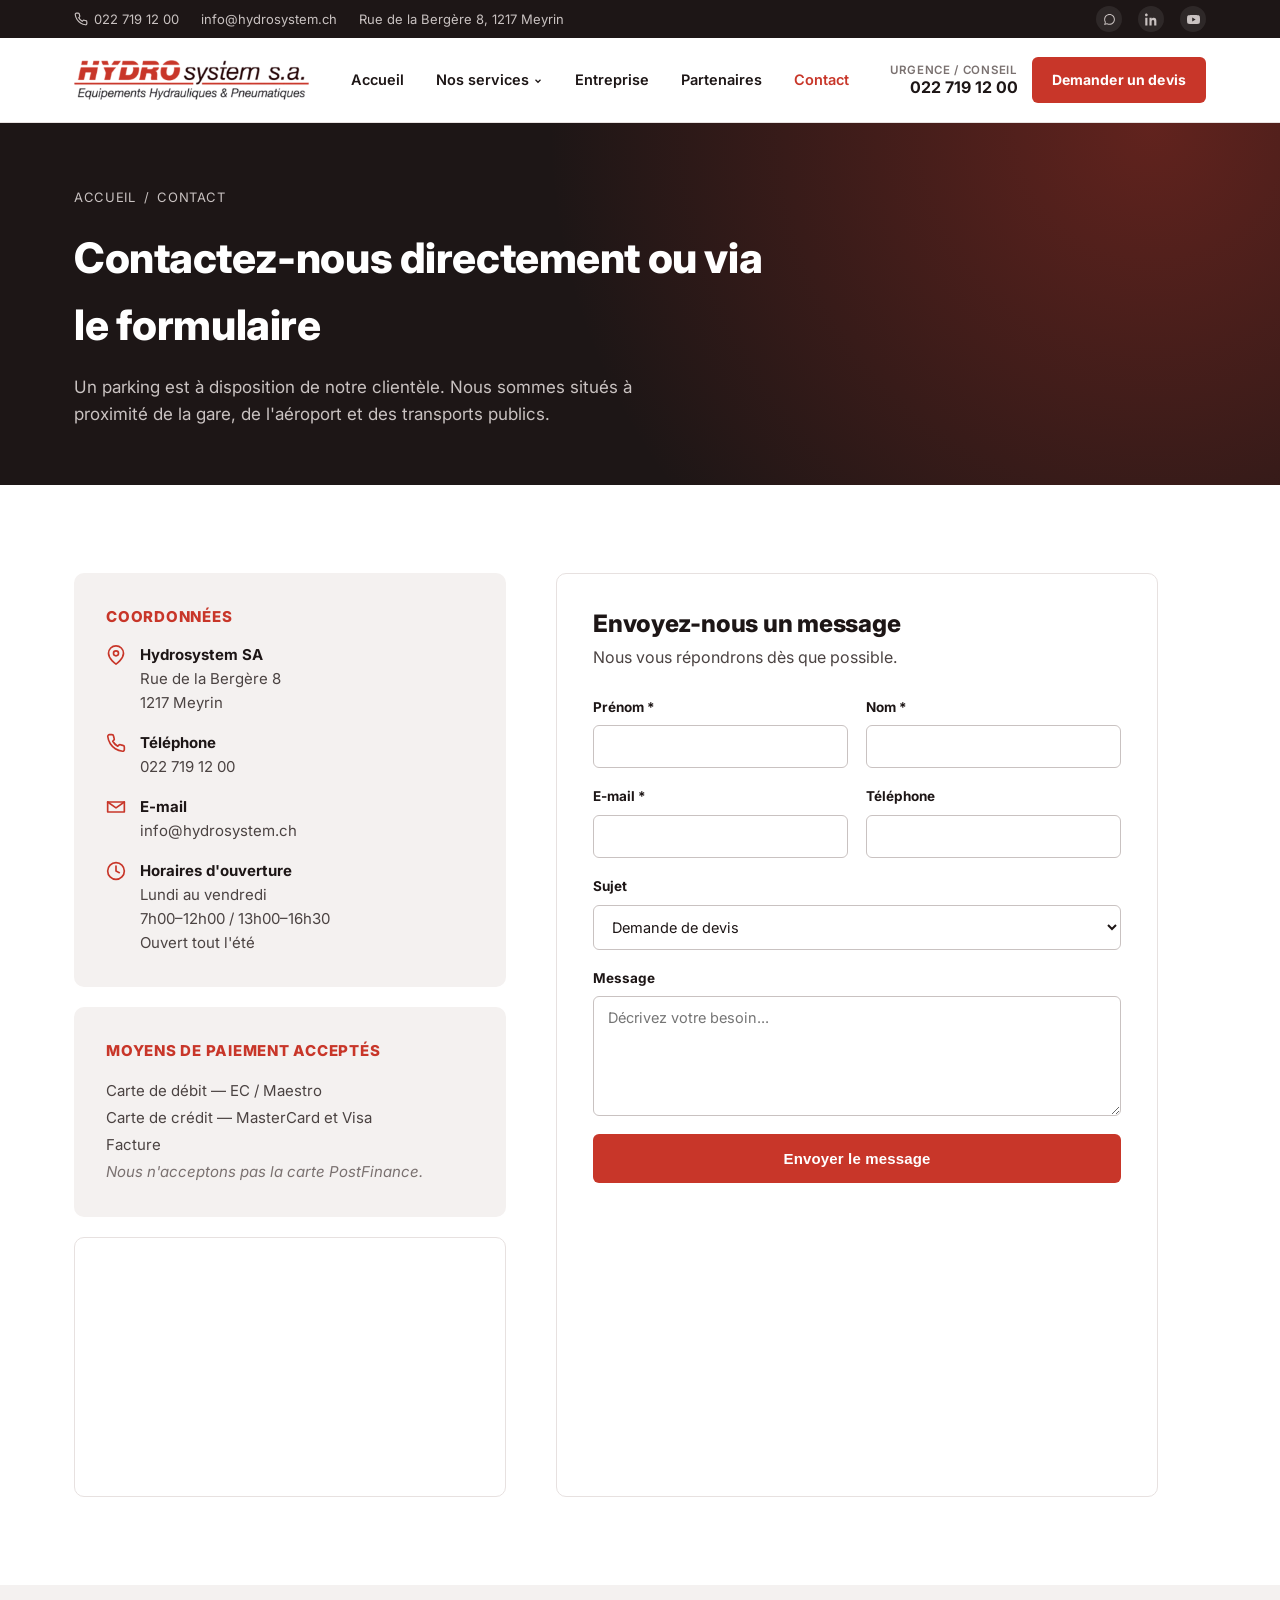
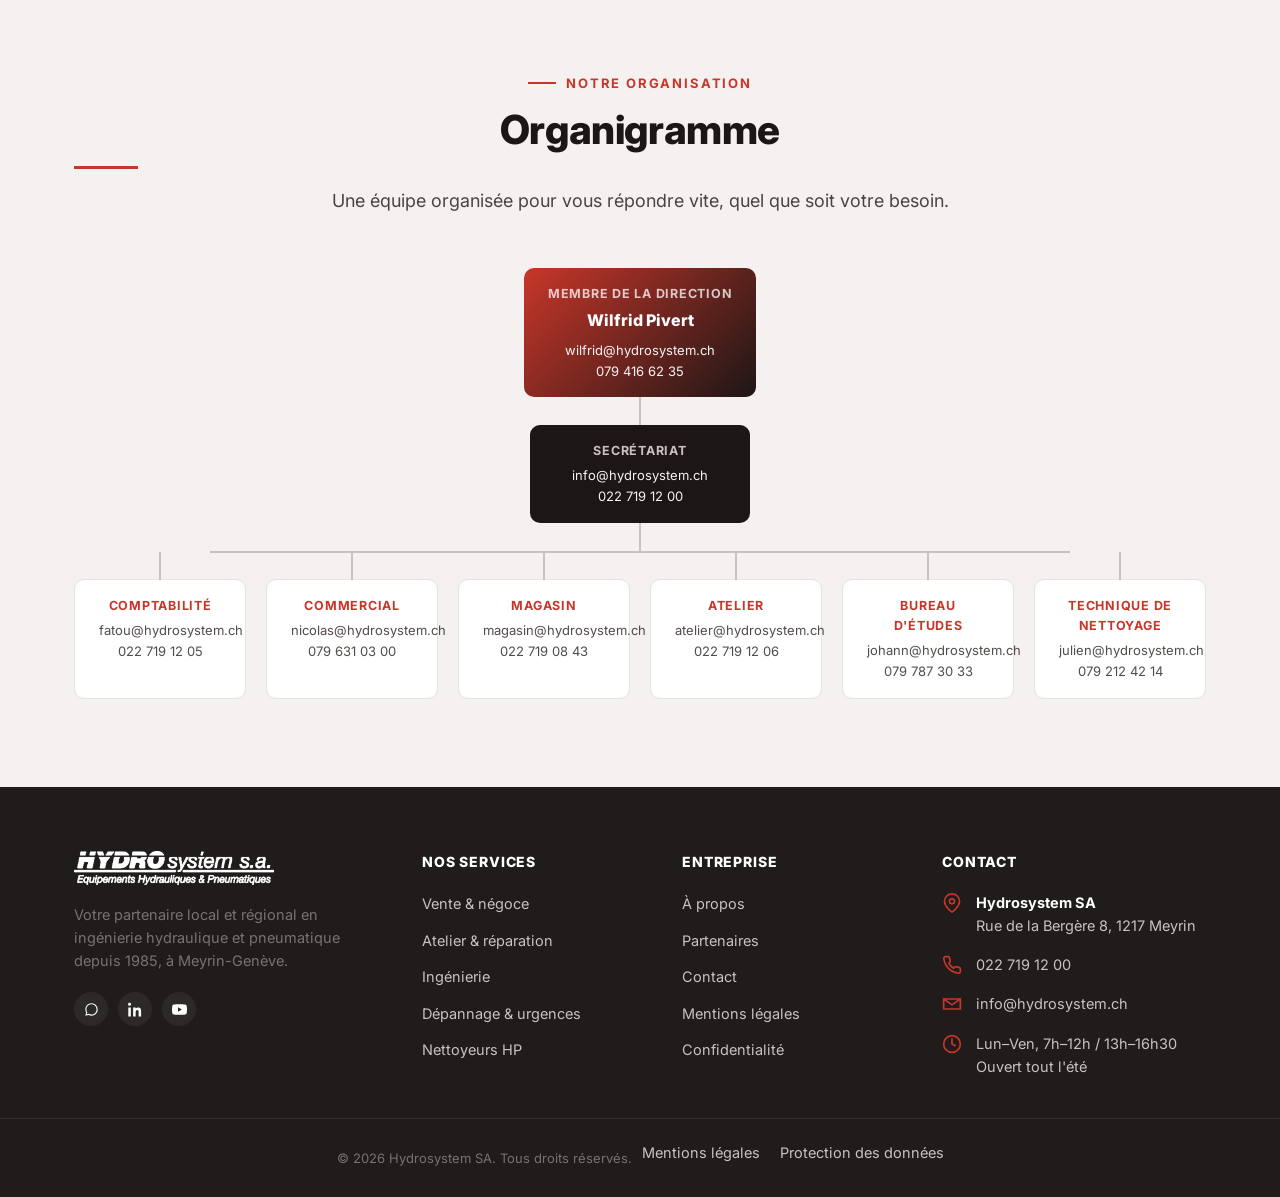
==== contact.html @ df1b4250 "Add files via upload" ====
<!DOCTYPE html>
<html lang="fr">
<head>
<meta charset="UTF-8">
<meta name="viewport" content="width=device-width, initial-scale=1.0">
<title>Contact — Hydrosystem SA Genève</title>
<meta name="description" content="Contactez Hydrosystem SA à Meyrin-Genève : téléphone, e-mail, adresse et formulaire de contact. Ouvert du lundi au vendredi, 7h-12h et 13h-16h30.">
<link rel="icon" href="favicon.png" type="image/png">
<link rel="stylesheet" href="style.css">
</head>
<body>

<div class="topbar">
  <div class="container">
    <div class="topbar__left">
      <a href="tel:+41227191200">
        <svg width="14" height="14" viewBox="0 0 24 24" fill="none" stroke="currentColor" stroke-width="2" stroke-linecap="round" stroke-linejoin="round"><path d="M22 16.92v3a2 2 0 0 1-2.18 2 19.79 19.79 0 0 1-8.63-3.07 19.5 19.5 0 0 1-6-6 19.79 19.79 0 0 1-3.07-8.67A2 2 0 0 1 4.11 2h3a2 2 0 0 1 2 1.72c.127.96.361 1.903.7 2.81a2 2 0 0 1-.45 2.11L8.09 9.91a16 16 0 0 0 6 6l1.27-1.27a2 2 0 0 1 2.11-.45c.907.339 1.85.573 2.81.7A2 2 0 0 1 22 16.92z"/></svg>
        022 719 12 00
      </a>
      <span class="hide-sm">info@hydrosystem.ch</span>
      <span class="hide-sm">Rue de la Bergère 8, 1217 Meyrin</span>
    </div>
    <div class="topbar__right">
      <a href="https://wa.me/+41227191200" aria-label="WhatsApp" target="_blank" rel="noopener"><svg viewBox="0 0 24 24" fill="currentColor"><path d="M12.04 2C6.58 2 2.13 6.45 2.13 11.91c0 1.75.46 3.45 1.32 4.95L2.05 22l5.25-1.38a9.9 9.9 0 0 0 4.74 1.21h.01c5.46 0 9.91-4.45 9.91-9.91C21.96 6.45 17.5 2 12.04 2zm0 18.02h-.01a8.1 8.1 0 0 1-4.13-1.13l-.3-.18-3.12.82.83-3.04-.2-.31a8.09 8.09 0 0 1-1.24-4.27c0-4.48 3.65-8.13 8.14-8.13 2.17 0 4.21.85 5.75 2.38a8.08 8.08 0 0 1 2.38 5.75c0 4.49-3.65 8.11-8.1 8.11z"/></svg></a>
      <a href="https://www.linkedin.com/company/hydrosystem-sa/" aria-label="LinkedIn" target="_blank" rel="noopener"><svg viewBox="0 0 24 24" fill="currentColor"><path d="M4.98 3.5C4.98 4.88 3.88 6 2.5 6S0 4.88 0 3.5 1.12 1 2.5 1s2.48 1.12 2.48 2.5zM.5 8.75h4V23h-4V8.75zM8.5 8.75h3.83v1.95h.05c.53-1 1.84-2.06 3.79-2.06 4.06 0 4.81 2.67 4.81 6.14V23h-4v-6.62c0-1.58-.03-3.6-2.2-3.6-2.2 0-2.54 1.72-2.54 3.5V23h-4V8.75z"/></svg></a>
      <a href="https://www.youtube.com/watch?v=w4YEk_EdFJM" aria-label="YouTube" target="_blank" rel="noopener"><svg viewBox="0 0 24 24" fill="currentColor"><path d="M23.5 6.2a3 3 0 0 0-2.1-2.1C19.5 3.5 12 3.5 12 3.5s-7.5 0-9.4.6A3 3 0 0 0 .5 6.2 31 31 0 0 0 0 12a31 31 0 0 0 .5 5.8 3 3 0 0 0 2.1 2.1c1.9.6 9.4.6 9.4.6s7.5 0 9.4-.6a3 3 0 0 0 2.1-2.1A31 31 0 0 0 24 12a31 31 0 0 0-.5-5.8zM9.6 15.6V8.4l6.3 3.6-6.3 3.6z"/></svg></a>
    </div>
  </div>
</div>

<header class="header">
  <div class="container">
    <a href="index.html" class="logo"><img src="logo.png" alt="Hydrosystem SA"></a>
    <nav>
      <ul class="nav">
        <li><a href="index.html">Accueil</a></li>
        <li>
          <a href="#">Nos services
            <svg class="chev" viewBox="0 0 24 24" fill="none" stroke="currentColor" stroke-width="3"><path d="M6 9l6 6 6-6"/></svg>
          </a>
          <div class="dropdown">
            <a href="vente.html">Vente &amp; négoce industriel</a>
            <a href="reparation.html">Atelier &amp; réparation</a>
            <a href="ingenierie.html">Ingénierie / bureau d'études</a>
            <a href="depannage.html">Dépannage &amp; urgences</a>
            <a href="nettoyeur-haute-pression.html">Nettoyeurs haute pression</a>
          </div>
        </li>
        <li><a href="entreprise.html">Entreprise</a></li>
        <li><a href="partenaires.html">Partenaires</a></li>
        <li><a href="contact.html">Contact</a></li>
      </ul>
      <button class="nav-toggle" aria-label="Menu"><span></span></button>
    </nav>
    <div class="header__actions">
      <div class="header__phone">
        <small>Urgence / conseil</small>
        <strong><a href="tel:+41227191200">022 719 12 00</a></strong>
      </div>
      <a href="contact.html" class="btn btn--primary btn--sm">Demander un devis</a>
    </div>
  </div>
</header>

<main>

  <section class="pagehead">
    <div class="container">
      <div class="breadcrumb"><a href="index.html">Accueil</a> / <span>Contact</span></div>
      <h1>Contactez-nous directement ou via le formulaire</h1>
      <p>Un parking est à disposition de notre clientèle. Nous sommes situés à proximité de la gare, de l'aéroport et des transports publics.</p>
    </div>
  </section>

  <section class="section">
    <div class="container">
      <div class="contact-grid">
        <div>
          <div class="info-card">
            <h3>Coordonnées</h3>
            <div class="info-row">
              <svg viewBox="0 0 24 24" fill="none" stroke="currentColor" stroke-width="2" stroke-linecap="round" stroke-linejoin="round"><path d="M21 10c0 7-9 13-9 13s-9-6-9-13a9 9 0 0 1 18 0z"/><circle cx="12" cy="10" r="3"/></svg>
              <div><strong>Hydrosystem SA</strong>Rue de la Bergère 8<br>1217 Meyrin</div>
            </div>
            <div class="info-row">
              <svg viewBox="0 0 24 24" fill="none" stroke="currentColor" stroke-width="2" stroke-linecap="round" stroke-linejoin="round"><path d="M22 16.92v3a2 2 0 0 1-2.18 2 19.79 19.79 0 0 1-8.63-3.07 19.5 19.5 0 0 1-6-6 19.79 19.79 0 0 1-3.07-8.67A2 2 0 0 1 4.11 2h3a2 2 0 0 1 2 1.72c.127.96.361 1.903.7 2.81a2 2 0 0 1-.45 2.11L8.09 9.91a16 16 0 0 0 6 6l1.27-1.27a2 2 0 0 1 2.11-.45c.907.339 1.85.573 2.81.7A2 2 0 0 1 22 16.92z"/></svg>
              <div><strong>Téléphone</strong><a href="tel:+41227191200">022 719 12 00</a></div>
            </div>
            <div class="info-row">
              <svg viewBox="0 0 24 24" fill="none" stroke="currentColor" stroke-width="2" stroke-linecap="round" stroke-linejoin="round"><path d="M22 6l-10 7L2 6"/><path d="M2 6h20v12H2z"/></svg>
              <div><strong>E-mail</strong><a href="mailto:info@hydrosystem.ch">info@hydrosystem.ch</a></div>
            </div>
            <div class="info-row">
              <svg viewBox="0 0 24 24" fill="none" stroke="currentColor" stroke-width="2" stroke-linecap="round" stroke-linejoin="round"><circle cx="12" cy="12" r="10"/><path d="M12 6v6l4 2"/></svg>
              <div><strong>Horaires d'ouverture</strong>Lundi au vendredi<br>7h00–12h00 / 13h00–16h30<br>Ouvert tout l'été</div>
            </div>
          </div>

          <div class="info-card">
            <h3>Moyens de paiement acceptés</h3>
            <p style="font-size:15px; color:var(--gray-700); line-height:1.8;">
              Carte de débit — EC / Maestro<br>
              Carte de crédit — MasterCard et Visa<br>
              Facture<br>
              <em style="color:var(--gray-500);">Nous n'acceptons pas la carte PostFinance.</em>
            </p>
          </div>

          <div class="map-embed">
            <iframe title="Localisation Hydrosystem SA" loading="lazy" src="https://www.google.com/maps?q=Rue+de+la+Berg%C3%A8re+8,+1217+Meyrin,+Suisse&output=embed"></iframe>
          </div>
        </div>

        <div class="form-card">
          <h2 class="section-title" style="font-size:24px; margin-bottom:8px;">Envoyez-nous un message</h2>
          <p style="color:var(--gray-700); margin-bottom:26px;">Nous vous répondrons dès que possible.</p>
          <form id="contact-form">
            <div class="form-row">
              <div class="field">
                <label for="firstname">Prénom *</label>
                <input type="text" id="firstname" name="firstname" required>
              </div>
              <div class="field">
                <label for="lastname">Nom *</label>
                <input type="text" id="lastname" name="lastname" required>
              </div>
            </div>
            <div class="form-row">
              <div class="field">
                <label for="email">E-mail *</label>
                <input type="email" id="email" name="email" required>
              </div>
              <div class="field">
                <label for="phone">Téléphone</label>
                <input type="tel" id="phone" name="phone">
              </div>
            </div>
            <div class="form-row">
              <div class="field full">
                <label for="subject">Sujet</label>
                <select id="subject" name="subject">
                  <option>Demande de devis</option>
                  <option>Dépannage / urgence</option>
                  <option>Question technique</option>
                  <option>Autre</option>
                </select>
              </div>
            </div>
            <div class="form-row">
              <div class="field full">
                <label for="message">Message</label>
                <textarea id="message" name="message" placeholder="Décrivez votre besoin..."></textarea>
              </div>
            </div>
            <button type="submit" class="btn btn--primary" style="width:100%;">Envoyer le message</button>
            <p class="form-feedback" style="display:none; margin-top:16px; color:var(--red); font-weight:600; font-size:14.5px;"></p>
          </form>
        </div>
      </div>
    </div>
  </section>

  <section class="section section--gray">
    <div class="container">
      <div class="eyebrow" style="justify-content:center; display:flex;">Notre organisation</div>
      <h2 class="section-title section-title--underline" style="text-align:center;">Organigramme</h2>
      <p class="section-lede" style="margin:0 auto 44px; text-align:center;">Une équipe organisée pour vous répondre vite, quel que soit votre besoin.</p>

      <div class="org-chart">
        <div class="org-node org-node--lead">
          <div class="org-role">Membre de la direction</div>
          <div class="org-name">Wilfrid Pivert</div>
          <div class="org-contact"><a href="mailto:wilfrid@hydrosystem.ch">wilfrid@hydrosystem.ch</a><br>079 416 62 35</div>
        </div>
        <div class="org-node org-node--secretariat">
          <div class="org-role">Secrétariat</div>
          <div class="org-contact"><a href="mailto:info@hydrosystem.ch">info@hydrosystem.ch</a><br>022 719 12 00</div>
        </div>
        <div class="org-row">
          <div class="org-node org-node--dept">
            <div class="org-role">Comptabilité</div>
            <div class="org-contact"><a href="mailto:fatou@hydrosystem.ch">fatou@hydrosystem.ch</a><br>022 719 12 05</div>
          </div>
          <div class="org-node org-node--dept">
            <div class="org-role">Commercial</div>
            <div class="org-contact"><a href="mailto:nicolas@hydrosystem.ch">nicolas@hydrosystem.ch</a><br>079 631 03 00</div>
          </div>
          <div class="org-node org-node--dept">
            <div class="org-role">Magasin</div>
            <div class="org-contact"><a href="mailto:magasin@hydrosystem.ch">magasin@hydrosystem.ch</a><br>022 719 08 43</div>
          </div>
          <div class="org-node org-node--dept">
            <div class="org-role">Atelier</div>
            <div class="org-contact"><a href="mailto:atelier@hydrosystem.ch">atelier@hydrosystem.ch</a><br>022 719 12 06</div>
          </div>
          <div class="org-node org-node--dept">
            <div class="org-role">Bureau d'études</div>
            <div class="org-contact"><a href="mailto:johann@hydrosystem.ch">johann@hydrosystem.ch</a><br>079 787 30 33</div>
          </div>
          <div class="org-node org-node--dept">
            <div class="org-role">Technique de nettoyage</div>
            <div class="org-contact"><a href="mailto:julien@hydrosystem.ch">julien@hydrosystem.ch</a><br>079 212 42 14</div>
          </div>
        </div>
      </div>
    </div>
  </section>

</main>

<footer class="footer">
  <div class="footer__top">
    <div class="container footer__grid">
      <div class="footer__brand">
        <img src="logo.png" alt="Hydrosystem SA" style="filter:brightness(0) invert(1);">
        <p>Votre partenaire local et régional en ingénierie hydraulique et pneumatique depuis 1985, à Meyrin-Genève.</p>
        <div class="footer__social">
          <a href="https://wa.me/+41227191200" aria-label="WhatsApp" target="_blank" rel="noopener"><svg viewBox="0 0 24 24" fill="currentColor"><path d="M12.04 2C6.58 2 2.13 6.45 2.13 11.91c0 1.75.46 3.45 1.32 4.95L2.05 22l5.25-1.38a9.9 9.9 0 0 0 4.74 1.21h.01c5.46 0 9.91-4.45 9.91-9.91C21.96 6.45 17.5 2 12.04 2zm0 18.02h-.01a8.1 8.1 0 0 1-4.13-1.13l-.3-.18-3.12.82.83-3.04-.2-.31a8.09 8.09 0 0 1-1.24-4.27c0-4.48 3.65-8.13 8.14-8.13 2.17 0 4.21.85 5.75 2.38a8.08 8.08 0 0 1 2.38 5.75c0 4.49-3.65 8.11-8.1 8.11z"/></svg></a>
          <a href="https://www.linkedin.com/company/hydrosystem-sa/" aria-label="LinkedIn" target="_blank" rel="noopener"><svg viewBox="0 0 24 24" fill="currentColor"><path d="M4.98 3.5C4.98 4.88 3.88 6 2.5 6S0 4.88 0 3.5 1.12 1 2.5 1s2.48 1.12 2.48 2.5zM.5 8.75h4V23h-4V8.75zM8.5 8.75h3.83v1.95h.05c.53-1 1.84-2.06 3.79-2.06 4.06 0 4.81 2.67 4.81 6.14V23h-4v-6.62c0-1.58-.03-3.6-2.2-3.6-2.2 0-2.54 1.72-2.54 3.5V23h-4V8.75z"/></svg></a>
          <a href="https://www.youtube.com/watch?v=w4YEk_EdFJM" aria-label="YouTube" target="_blank" rel="noopener"><svg viewBox="0 0 24 24" fill="currentColor"><path d="M23.5 6.2a3 3 0 0 0-2.1-2.1C19.5 3.5 12 3.5 12 3.5s-7.5 0-9.4.6A3 3 0 0 0 .5 6.2 31 31 0 0 0 0 12a31 31 0 0 0 .5 5.8 3 3 0 0 0 2.1 2.1c1.9.6 9.4.6 9.4.6s7.5 0 9.4-.6a3 3 0 0 0 2.1-2.1A31 31 0 0 0 24 12a31 31 0 0 0-.5-5.8zM9.6 15.6V8.4l6.3 3.6-6.3 3.6z"/></svg></a>
        </div>
      </div>
      <div>
        <h4>Nos services</h4>
        <ul>
          <li><a href="vente.html">Vente &amp; négoce</a></li>
          <li><a href="reparation.html">Atelier &amp; réparation</a></li>
          <li><a href="ingenierie.html">Ingénierie</a></li>
          <li><a href="depannage.html">Dépannage &amp; urgences</a></li>
          <li><a href="nettoyeur-haute-pression.html">Nettoyeurs HP</a></li>
        </ul>
      </div>
      <div>
        <h4>Entreprise</h4>
        <ul>
          <li><a href="entreprise.html">À propos</a></li>
          <li><a href="partenaires.html">Partenaires</a></li>
          <li><a href="contact.html">Contact</a></li>
          <li><a href="mentions-legales.html">Mentions légales</a></li>
          <li><a href="privacy.html">Confidentialité</a></li>
        </ul>
      </div>
      <div>
        <h4>Contact</h4>
        <div class="info-row">
          <svg viewBox="0 0 24 24" fill="none" stroke="currentColor" stroke-width="2" stroke-linecap="round" stroke-linejoin="round"><path d="M21 10c0 7-9 13-9 13s-9-6-9-13a9 9 0 0 1 18 0z"/><circle cx="12" cy="10" r="3"/></svg>
          <div><strong>Hydrosystem SA</strong>Rue de la Bergère 8, 1217 Meyrin</div>
        </div>
        <div class="info-row">
          <svg viewBox="0 0 24 24" fill="none" stroke="currentColor" stroke-width="2" stroke-linecap="round" stroke-linejoin="round"><path d="M22 16.92v3a2 2 0 0 1-2.18 2 19.79 19.79 0 0 1-8.63-3.07 19.5 19.5 0 0 1-6-6 19.79 19.79 0 0 1-3.07-8.67A2 2 0 0 1 4.11 2h3a2 2 0 0 1 2 1.72c.127.96.361 1.903.7 2.81a2 2 0 0 1-.45 2.11L8.09 9.91a16 16 0 0 0 6 6l1.27-1.27a2 2 0 0 1 2.11-.45c.907.339 1.85.573 2.81.7A2 2 0 0 1 22 16.92z"/></svg>
          <div><a href="tel:+41227191200">022 719 12 00</a></div>
        </div>
        <div class="info-row">
          <svg viewBox="0 0 24 24" fill="none" stroke="currentColor" stroke-width="2" stroke-linecap="round" stroke-linejoin="round"><path d="M22 6l-10 7L2 6"/><path d="M2 6h20v12H2z"/></svg>
          <div><a href="mailto:info@hydrosystem.ch">info@hydrosystem.ch</a></div>
        </div>
        <div class="info-row">
          <svg viewBox="0 0 24 24" fill="none" stroke="currentColor" stroke-width="2" stroke-linecap="round" stroke-linejoin="round"><circle cx="12" cy="12" r="10"/><path d="M12 6v6l4 2"/></svg>
          <div>Lun–Ven, 7h–12h / 13h–16h30<br>Ouvert tout l'été</div>
        </div>
      </div>
    </div>
  </div>
  <div class="footer__bottom">
    <div class="container" style="display:flex; justify-content:space-between; align-items:center; flex-wrap:wrap; gap:10px;">
      <span>© 2026 Hydrosystem SA. Tous droits réservés.</span>
      <ul>
        <li><a href="mentions-legales.html">Mentions légales</a></li>
        <li><a href="privacy.html">Protection des données</a></li>
      </ul>
    </div>
  </div>
</footer>

<script src="main.js"></script>
</body>
</html>
---- style.css ----
/* ==========================================================================
   Hydrosystem SA — Design system
   Palette extraite du logo officiel : rouge #C83629, noir chaud #1D1616
   ========================================================================== */

@import url('https://fonts.googleapis.com/css2?family=Inter:wght@400;500;600;700;800&display=swap');

:root {
  --red: #C83629;
  --red-dark: #9C2A1F;
  --red-light: #F7E4E1;
  --ink: #1D1616;
  --ink-soft: #2A2222;
  --steel: #3D4750;
  --gray-900: #201C1C;
  --gray-700: #4B4342;
  --gray-500: #7A7170;
  --gray-300: #C9C2C1;
  --gray-200: #E7E1E0;
  --gray-100: #F4F1F0;
  --white: #FFFFFF;

  --font: 'Inter', -apple-system, BlinkMacSystemFont, 'Segoe UI', Arial, sans-serif;

  --container: 1180px;
  --radius: 6px;
  --shadow: 0 10px 30px rgba(29, 22, 22, 0.08);
  --shadow-lg: 0 20px 50px rgba(29, 22, 22, 0.16);
}

* { box-sizing: border-box; }
html { scroll-behavior: smooth; }

body {
  margin: 0;
  font-family: var(--font);
  color: var(--ink);
  background: var(--white);
  line-height: 1.6;
  -webkit-font-smoothing: antialiased;
}

img { max-width: 100%; display: block; }
a { color: inherit; text-decoration: none; }
ul { margin: 0; padding: 0; list-style: none; }
h1, h2, h3, h4 { margin: 0; font-weight: 800; letter-spacing: -0.01em; }
p { margin: 0; }

.container {
  max-width: var(--container);
  margin: 0 auto;
  padding: 0 24px;
}

.section {
  padding: 88px 0;
}
.section--tight { padding: 56px 0; }
.section--gray { background: var(--gray-100); }
.section--dark {
  background: var(--ink);
  color: var(--white);
}

.eyebrow {
  display: inline-flex;
  align-items: center;
  gap: 10px;
  font-size: 13px;
  font-weight: 700;
  letter-spacing: 0.14em;
  text-transform: uppercase;
  color: var(--red);
  margin-bottom: 14px;
}
.eyebrow::before {
  content: "";
  width: 28px;
  height: 2px;
  background: var(--red);
  display: inline-block;
}

.section-title {
  font-size: clamp(28px, 3.4vw, 40px);
  line-height: 1.15;
  margin-bottom: 18px;
}
.section-title--underline {
  padding-bottom: 16px;
  position: relative;
}
.section-title--underline::after {
  content: "";
  position: absolute;
  left: 0;
  bottom: 0;
  width: 64px;
  height: 3px;
  background: var(--red);
}

.section-lede {
  font-size: 18px;
  color: var(--gray-700);
  max-width: 680px;
}

/* Buttons ---------------------------------------------------------------- */
.btn {
  display: inline-flex;
  align-items: center;
  justify-content: center;
  gap: 8px;
  padding: 14px 28px;
  border-radius: var(--radius);
  font-weight: 700;
  font-size: 15px;
  letter-spacing: 0.01em;
  border: 2px solid transparent;
  cursor: pointer;
  transition: all 0.18s ease;
  white-space: nowrap;
}
.btn--primary {
  background: var(--red);
  color: var(--white);
}
.btn--primary:hover { background: var(--red-dark); }
.btn--outline {
  border-color: rgba(255,255,255,0.35);
  color: var(--white);
  background: transparent;
}
.btn--outline:hover { border-color: var(--white); background: rgba(255,255,255,0.08); }
.btn--outline-dark {
  border-color: var(--gray-300);
  color: var(--ink);
  background: transparent;
}
.btn--outline-dark:hover { border-color: var(--ink); background: var(--gray-100); }
.btn--sm { padding: 10px 18px; font-size: 14px; }

/* Top utility bar ---------------------------------------------------------- */
.topbar {
  background: var(--ink);
  color: var(--gray-300);
  font-size: 13px;
}
.topbar .container {
  display: flex;
  align-items: center;
  justify-content: space-between;
  height: 38px;
}
.topbar__left { display: flex; gap: 22px; align-items: center; }
.topbar__left a { color: var(--gray-300); display: inline-flex; align-items: center; gap: 6px; }
.topbar__left a:hover { color: var(--white); }
.topbar__right { display: flex; gap: 16px; align-items: center; }
.topbar__right a {
  width: 26px; height: 26px;
  display: inline-flex; align-items: center; justify-content: center;
  border-radius: 50%;
  background: rgba(255,255,255,0.08);
  color: var(--gray-300);
}
.topbar__right a:hover { background: var(--red); color: var(--white); }
.topbar__right svg { width: 13px; height: 13px; }

/* Header ------------------------------------------------------------------ */
.header {
  position: sticky;
  top: 0;
  z-index: 100;
  background: var(--white);
  border-bottom: 1px solid var(--gray-200);
}
.header .container {
  display: flex;
  align-items: center;
  justify-content: space-between;
  height: 84px;
}
.logo img { height: 40px; width: auto; }

.nav { display: flex; align-items: center; gap: 4px; }
.nav > li { position: relative; }
.nav > li > a {
  display: flex;
  align-items: center;
  gap: 4px;
  padding: 14px 14px;
  font-size: 14.5px;
  font-weight: 600;
  color: var(--ink);
}
.nav > li > a:hover, .nav > li.is-active > a { color: var(--red); }
.nav svg.chev { width: 10px; height: 10px; margin-top: 1px; transition: transform .15s; }
.nav > li:hover svg.chev { transform: rotate(180deg); }

.dropdown {
  position: absolute;
  top: 100%;
  left: 0;
  min-width: 260px;
  background: var(--white);
  border: 1px solid var(--gray-200);
  border-radius: var(--radius);
  box-shadow: var(--shadow-lg);
  padding: 8px;
  opacity: 0;
  visibility: hidden;
  transform: translateY(6px);
  transition: all 0.15s ease;
}
.nav > li:hover .dropdown {
  opacity: 1;
  visibility: visible;
  transform: translateY(0);
}
.dropdown a {
  display: block;
  padding: 11px 14px;
  border-radius: 4px;
  font-size: 14px;
  font-weight: 500;
  color: var(--gray-700);
}
.dropdown a:hover { background: var(--gray-100); color: var(--red); }

.header__actions { display: flex; align-items: center; gap: 14px; }
.header__phone {
  display: flex;
  flex-direction: column;
  line-height: 1.25;
  text-align: right;
}
.header__phone small { font-size: 11.5px; color: var(--gray-500); font-weight: 600; text-transform: uppercase; letter-spacing: 0.06em; }
.header__phone strong { font-size: 16px; color: var(--ink); }

.nav-toggle {
  display: none;
  background: none;
  border: none;
  cursor: pointer;
  width: 40px; height: 40px;
  align-items: center;
  justify-content: center;
}
.nav-toggle span, .nav-toggle::before, .nav-toggle::after {
  content: "";
  display: block;
  width: 22px;
  height: 2px;
  background: var(--ink);
  margin: 4px auto;
  transition: all .2s;
}

/* Hero ---------------------------------------------------------------------*/
.hero {
  position: relative;
  background: var(--ink);
  color: var(--white);
  overflow: hidden;
  padding: 100px 0;
}
.hero::before {
  content: "";
  position: absolute;
  inset: 0;
  background:
    radial-gradient(circle at 85% 20%, rgba(200,54,41,0.35), transparent 45%),
    radial-gradient(circle at 60% 100%, rgba(61,71,80,0.5), transparent 55%);
  pointer-events: none;
}
.hero__grid {
  position: absolute;
  inset: 0;
  background-image:
    linear-gradient(rgba(255,255,255,0.045) 1px, transparent 1px),
    linear-gradient(90deg, rgba(255,255,255,0.045) 1px, transparent 1px);
  background-size: 46px 46px;
  mask-image: linear-gradient(to right, black, transparent 75%);
}
.hero .container { position: relative; z-index: 2; }
.hero__content { max-width: 700px; }
.hero__eyebrow {
  display: inline-flex;
  align-items: center;
  gap: 8px;
  font-size: 13px;
  font-weight: 700;
  letter-spacing: 0.12em;
  text-transform: uppercase;
  color: #FF8A78;
  margin-bottom: 20px;
}
.hero h1 {
  font-size: clamp(34px, 5vw, 54px);
  line-height: 1.1;
  margin-bottom: 22px;
}
.hero h1 span { color: var(--red); }
.hero p.lede {
  font-size: 18px;
  color: var(--gray-300);
  max-width: 560px;
  margin-bottom: 34px;
}
.hero__cta { display: flex; gap: 14px; flex-wrap: wrap; margin-bottom: 40px; }
.hero__meta {
  display: flex;
  gap: 34px;
  flex-wrap: wrap;
  border-top: 1px solid rgba(255,255,255,0.14);
  padding-top: 26px;
}
.hero__meta div strong { display: block; font-size: 24px; color: var(--white); }
.hero__meta div span { font-size: 13px; color: var(--gray-300); }

/* Page header (sub pages) --------------------------------------------------*/
.pagehead {
  position: relative;
  background: var(--ink);
  color: var(--white);
  padding: 64px 0 56px;
  overflow: hidden;
}
.pagehead::before {
  content: "";
  position: absolute;
  inset: 0;
  background: radial-gradient(circle at 90% 0%, rgba(200,54,41,0.4), transparent 50%);
}
.pagehead .container { position: relative; z-index: 2; }
.breadcrumb {
  display: flex;
  gap: 8px;
  align-items: center;
  font-size: 13px;
  color: var(--gray-300);
  margin-bottom: 16px;
  text-transform: uppercase;
  letter-spacing: 0.05em;
}
.breadcrumb a:hover { color: var(--white); }
.pagehead h1 { font-size: clamp(28px, 4vw, 42px); max-width: 720px; }
.pagehead p { margin-top: 16px; font-size: 17px; color: var(--gray-300); max-width: 620px; }

/* Cards --------------------------------------------------------------------*/
.grid {
  display: grid;
  gap: 26px;
}
.grid--3 { grid-template-columns: repeat(3, 1fr); }
.grid--2 { grid-template-columns: repeat(2, 1fr); }
.grid--4 { grid-template-columns: repeat(4, 1fr); }

.card {
  background: var(--white);
  border: 1px solid var(--gray-200);
  border-radius: var(--radius);
  padding: 32px 28px;
  transition: transform .18s ease, box-shadow .18s ease, border-color .18s ease;
}
.card:hover {
  transform: translateY(-4px);
  box-shadow: var(--shadow);
  border-color: transparent;
}
.card__icon {
  width: 52px; height: 52px;
  display: flex; align-items: center; justify-content: center;
  background: var(--red-light);
  border-radius: var(--radius);
  color: var(--red);
  margin-bottom: 20px;
}
.card__icon svg { width: 26px; height: 26px; }
.card h3 { font-size: 19px; margin-bottom: 10px; }
.card p { color: var(--gray-700); font-size: 15px; }
.card__link {
  display: inline-flex;
  align-items: center;
  gap: 6px;
  margin-top: 16px;
  font-size: 14px;
  font-weight: 700;
  color: var(--red);
}
.card__link svg { width: 14px; height: 14px; transition: transform .15s; }
.card:hover .card__link svg { transform: translateX(3px); }

/* Feature list ---------------------------------------------------------- */
.checklist { display: grid; gap: 14px; }
.checklist li {
  display: flex;
  gap: 12px;
  align-items: flex-start;
  font-size: 15.5px;
  color: var(--gray-700);
}
.checklist li svg {
  width: 20px; height: 20px;
  flex-shrink: 0;
  color: var(--red);
  margin-top: 2px;
}
.checklist strong { color: var(--ink); }

/* Stats bar ----------------------------------------------------------------*/
.stats {
  display: grid;
  grid-template-columns: repeat(4, 1fr);
  gap: 24px;
  text-align: center;
}
.stats div strong {
  display: block;
  font-size: clamp(30px, 3.4vw, 42px);
  color: var(--red);
  font-weight: 800;
}
.stats div span { font-size: 14px; color: var(--gray-700); font-weight: 500; }

/* Two column layout --------------------------------------------------------*/
.split {
  display: grid;
  grid-template-columns: 1.1fr 0.9fr;
  gap: 60px;
  align-items: center;
}
.split.reverse .split__media { order: 2; }

.media-panel {
  background: var(--ink);
  border-radius: 10px;
  aspect-ratio: 4/3.2;
  position: relative;
  overflow: hidden;
  display: flex;
  align-items: center;
  justify-content: center;
}
.media-panel::before {
  content: "";
  position: absolute; inset: 0;
  background:
    radial-gradient(circle at 20% 20%, rgba(200,54,41,0.45), transparent 50%),
    repeating-linear-gradient(135deg, rgba(255,255,255,0.045) 0 2px, transparent 2px 22px);
}
.media-panel svg { width: 34%; height: 34%; color: rgba(255,255,255,0.9); position: relative; z-index: 1; }
.media-panel.has-photo::before { display: none; }
.media-panel.has-photo img {
  width: 100%; height: 100%;
  object-fit: cover;
  position: relative;
  z-index: 1;
  border-radius: 10px;
}

/* Photo gallery grid (atelier) ------------------------------------------- */
.photo-grid {
  display: grid;
  grid-template-columns: 1.3fr 1fr;
  gap: 16px;
}
.photo-grid img {
  width: 100%; height: 100%;
  object-fit: cover;
  border-radius: 10px;
}
.photo-grid .tall { grid-row: span 2; aspect-ratio: 3/4; }
.photo-grid .wide { aspect-ratio: 4/3; }

/* Brand photo card (nettoyeurs) ------------------------------------------ */
.brand-photo-card {
  border: 1px solid var(--gray-200);
  border-radius: var(--radius);
  overflow: hidden;
  background: var(--white);
  transition: transform .18s ease, box-shadow .18s ease;
}
.brand-photo-card:hover { transform: translateY(-4px); box-shadow: var(--shadow); }
.brand-photo-card img {
  width: 100%;
  height: 160px;
  object-fit: contain;
  background: var(--gray-100);
  padding: 18px;
}
.brand-photo-card .brand-photo-label {
  padding: 14px 18px 18px;
  font-weight: 700;
  font-size: 15px;
  color: var(--ink);
  text-align: center;
}

/* Partners strip -------------------------------------------------------- */
.partners {
  display: flex;
  flex-wrap: wrap;
  gap: 14px;
  justify-content: center;
}
.partner-badge {
  padding: 14px 22px;
  border: 1px solid var(--gray-200);
  border-radius: var(--radius);
  font-weight: 700;
  font-size: 14.5px;
  letter-spacing: 0.03em;
  color: var(--gray-700);
  background: var(--white);
}

/* Featured partners (Partenaires page) ----------------------------------- */
.partner-featured-grid {
  display: grid;
  grid-template-columns: repeat(2, 1fr);
  gap: 24px;
  margin-bottom: 44px;
}
.partner-featured {
  background: var(--ink);
  color: var(--white);
  border-radius: 10px;
  padding: 36px;
  position: relative;
  overflow: hidden;
}
.partner-featured::before {
  content: "";
  position: absolute; inset: 0;
  background: radial-gradient(circle at 90% 0%, rgba(200,54,41,0.4), transparent 55%);
}
.partner-featured > * { position: relative; z-index: 1; }
.partner-featured .eyebrow { color: #FF8A78; }
.partner-featured .eyebrow::before { background: #FF8A78; }
.partner-featured h3 { font-size: 24px; color: var(--white); margin-bottom: 10px; }
.partner-featured p { color: var(--gray-300); font-size: 15px; }

/* Org chart (Contact page) ------------------------------------------------ */
.org-chart {
  display: flex;
  flex-direction: column;
  align-items: center;
  padding-top: 8px;
}
.org-node {
  position: relative;
  border-radius: 10px;
  padding: 16px 24px;
  text-align: center;
  min-width: 220px;
}
.org-node + .org-node,
.org-row { position: relative; margin-top: 28px; }
.org-node::after {
  content: "";
  position: absolute;
  left: 50%;
  bottom: -28px;
  width: 2px;
  height: 28px;
  background: var(--gray-300);
  transform: translateX(-50%);
}
.org-node--lead {
  background: linear-gradient(135deg, var(--red), var(--ink));
  color: var(--white);
}
.org-node--lead .org-role { color: rgba(255,255,255,0.75); }
.org-node--secretariat {
  background: var(--ink);
  color: var(--white);
}
.org-node--secretariat .org-role { color: var(--gray-300); }
.org-role { font-size: 12.5px; text-transform: uppercase; letter-spacing: 0.06em; font-weight: 700; margin-bottom: 4px; }
.org-name { font-size: 16px; font-weight: 800; margin-bottom: 6px; }
.org-contact { font-size: 13px; line-height: 1.6; opacity: 0.95; }
.org-contact a { color: inherit; }

.org-row {
  display: flex;
  flex-wrap: wrap;
  justify-content: center;
  gap: 20px;
  padding-top: 28px;
}
.org-row::before {
  content: "";
  position: absolute;
  top: 0;
  left: 12%;
  right: 12%;
  height: 2px;
  background: var(--gray-300);
}
.org-row .org-node { margin-top: 0; }
.org-row .org-node::before {
  content: "";
  position: absolute;
  top: -28px;
  left: 50%;
  width: 2px;
  height: 28px;
  background: var(--gray-300);
  transform: translateX(-50%);
}
.org-row .org-node::after { display: none; }
.org-node--dept {
  background: var(--white);
  border: 1px solid var(--gray-200);
  min-width: 160px;
  flex: 1 1 160px;
  max-width: 200px;
}
.org-node--dept .org-role { color: var(--red); }
.org-node--dept .org-name { color: var(--ink); font-size: 15px; }
.org-node--dept .org-contact { color: var(--gray-700); }

/* CTA banner ---------------------------------------------------------------*/
.cta-banner {
  background: var(--red);
  color: var(--white);
  border-radius: 10px;
  padding: 46px 48px;
  display: flex;
  align-items: center;
  justify-content: space-between;
  gap: 24px;
  flex-wrap: wrap;
}
.cta-banner h3 { font-size: 24px; margin-bottom: 8px; }
.cta-banner p { color: rgba(255,255,255,0.9); }
.cta-banner .btn--primary { background: var(--ink); }
.cta-banner .btn--primary:hover { background: #000; }

/* Domain tags ---------------------------------------------------------- */
.tag-grid { display: flex; flex-wrap: wrap; gap: 12px; }
.tag {
  padding: 10px 18px;
  background: var(--gray-100);
  border-radius: 999px;
  font-size: 14px;
  font-weight: 600;
  color: var(--ink);
  border: 1px solid var(--gray-200);
}

/* Contact page ------------------------------------------------------------*/
.contact-grid {
  display: grid;
  grid-template-columns: 0.9fr 1.1fr;
  gap: 50px;
}
.info-card {
  background: var(--gray-100);
  border-radius: 10px;
  padding: 32px;
  margin-bottom: 20px;
}
.info-card h3 { font-size: 15px; text-transform: uppercase; letter-spacing: 0.05em; color: var(--red); margin-bottom: 14px; }
.info-row { display: flex; gap: 14px; margin-bottom: 16px; }
.info-row:last-child { margin-bottom: 0; }
.info-row svg { width: 20px; height: 20px; color: var(--red); flex-shrink: 0; margin-top: 2px; }
.info-row div { font-size: 15px; color: var(--gray-700); }
.info-row strong { color: var(--ink); display: block; }

.form-card {
  background: var(--white);
  border: 1px solid var(--gray-200);
  border-radius: 10px;
  padding: 36px;
}
.form-row { display: grid; grid-template-columns: 1fr 1fr; gap: 18px; margin-bottom: 18px; }
.field { display: flex; flex-direction: column; gap: 7px; }
.field.full { grid-column: 1 / -1; }
.field label { font-size: 13.5px; font-weight: 700; color: var(--ink); }
.field input, .field textarea, .field select {
  border: 1px solid var(--gray-300);
  border-radius: var(--radius);
  padding: 12px 14px;
  font-family: var(--font);
  font-size: 14.5px;
  color: var(--ink);
  background: var(--white);
}
.field input:focus, .field textarea:focus, .field select:focus {
  outline: none;
  border-color: var(--red);
}
.field textarea { resize: vertical; min-height: 120px; }

.map-embed {
  border-radius: 10px;
  overflow: hidden;
  border: 1px solid var(--gray-200);
  height: 260px;
}
.map-embed iframe { width: 100%; height: 100%; border: 0; }

/* Footer -------------------------------------------------------------------*/
.footer { background: var(--gray-900); color: var(--gray-300); }
.footer__top { padding: 64px 0 40px; }
.footer__grid {
  display: grid;
  grid-template-columns: 1.4fr 1fr 1fr 1.2fr;
  gap: 40px;
}
.footer__brand img { height: 34px; margin-bottom: 18px; }
.footer__brand p { font-size: 14.5px; color: var(--gray-500); max-width: 300px; }
.footer h4 {
  color: var(--white);
  font-size: 14px;
  text-transform: uppercase;
  letter-spacing: 0.06em;
  margin-bottom: 18px;
}
.footer ul li { margin-bottom: 11px; }
.footer ul li a { font-size: 14.5px; color: var(--gray-300); }
.footer ul li a:hover { color: var(--white); }
.footer .info-row svg { color: var(--red); }
.footer .info-row div { color: var(--gray-300); font-size: 14.5px; }
.footer .info-row strong { color: var(--white); }
.footer__social { display: flex; gap: 10px; margin-top: 20px; }
.footer__social a {
  width: 34px; height: 34px;
  display: flex; align-items: center; justify-content: center;
  background: rgba(255,255,255,0.06);
  border-radius: 50%;
}
.footer__social a:hover { background: var(--red); }
.footer__social svg { width: 15px; height: 15px; color: var(--white); }

.footer__bottom {
  border-top: 1px solid rgba(255,255,255,0.08);
  padding: 22px 0;
  display: flex;
  justify-content: space-between;
  align-items: center;
  flex-wrap: wrap;
  gap: 10px;
  font-size: 13px;
  color: var(--gray-500);
}
.footer__bottom a { color: var(--gray-500); }
.footer__bottom a:hover { color: var(--white); }
.footer__bottom ul { display: flex; gap: 20px; }

/* Responsive ---------------------------------------------------------------*/
@media (max-width: 980px) {
  .grid--4 { grid-template-columns: repeat(2, 1fr); }
  .grid--3 { grid-template-columns: repeat(2, 1fr); }
  .split { grid-template-columns: 1fr; }
  .split .split__media { order: -1 !important; }
  .footer__grid { grid-template-columns: 1fr 1fr; }
  .contact-grid { grid-template-columns: 1fr; }
  .stats { grid-template-columns: repeat(2, 1fr); }
}

@media (max-width: 760px) {
  .topbar__left span.hide-sm { display: none; }
  .nav {
    position: fixed;
    top: 84px;
    left: 0;
    right: 0;
    bottom: 0;
    background: var(--white);
    flex-direction: column;
    align-items: stretch;
    padding: 10px 20px 30px;
    overflow-y: auto;
    transform: translateX(100%);
    transition: transform .25s ease;
  }
  .nav.is-open { transform: translateX(0); }
  .nav > li { width: 100%; }
  .nav > li > a { padding: 16px 4px; border-bottom: 1px solid var(--gray-200); justify-content: space-between; }
  .dropdown {
    position: static;
    opacity: 1; visibility: visible; transform: none;
    display: none;
    box-shadow: none; border: none;
    padding: 0 0 8px 12px;
  }
  .nav > li.is-open .dropdown { display: block; }
  .nav > li:hover .dropdown { display: none; }
  .nav > li.is-open .dropdown { display: block; }
  .header__phone { display: none; }
  .nav-toggle { display: flex; }
  .grid--3, .grid--4, .grid--2 { grid-template-columns: 1fr; }
  .footer__grid { grid-template-columns: 1fr; }
  .cta-banner { flex-direction: column; align-items: flex-start; }
  .form-row { grid-template-columns: 1fr; }
  .section { padding: 56px 0; }
  .partner-featured-grid { grid-template-columns: 1fr; }
  .org-row::before { display: none; }
  .org-row .org-node::before { display: none; }
  .org-row { flex-direction: column; align-items: center; }
  .org-row .org-node { margin-top: 0; }
}
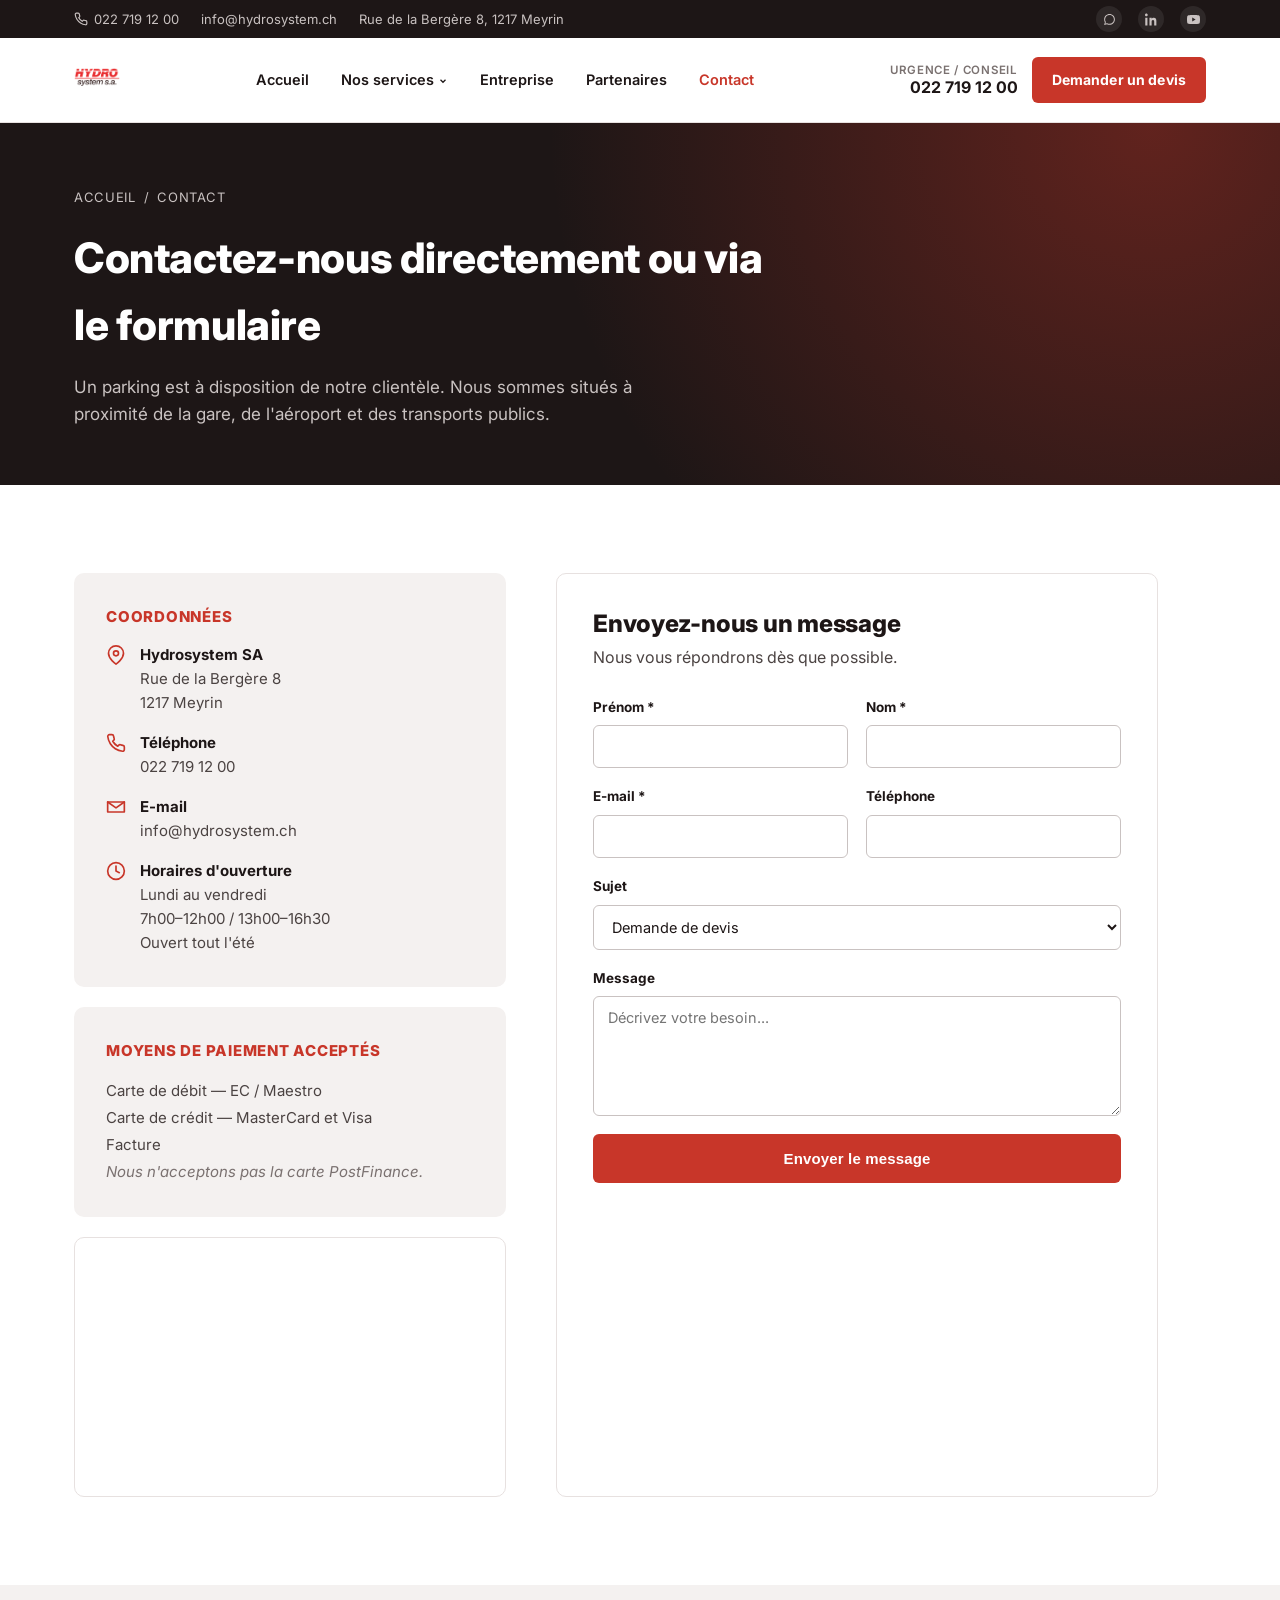
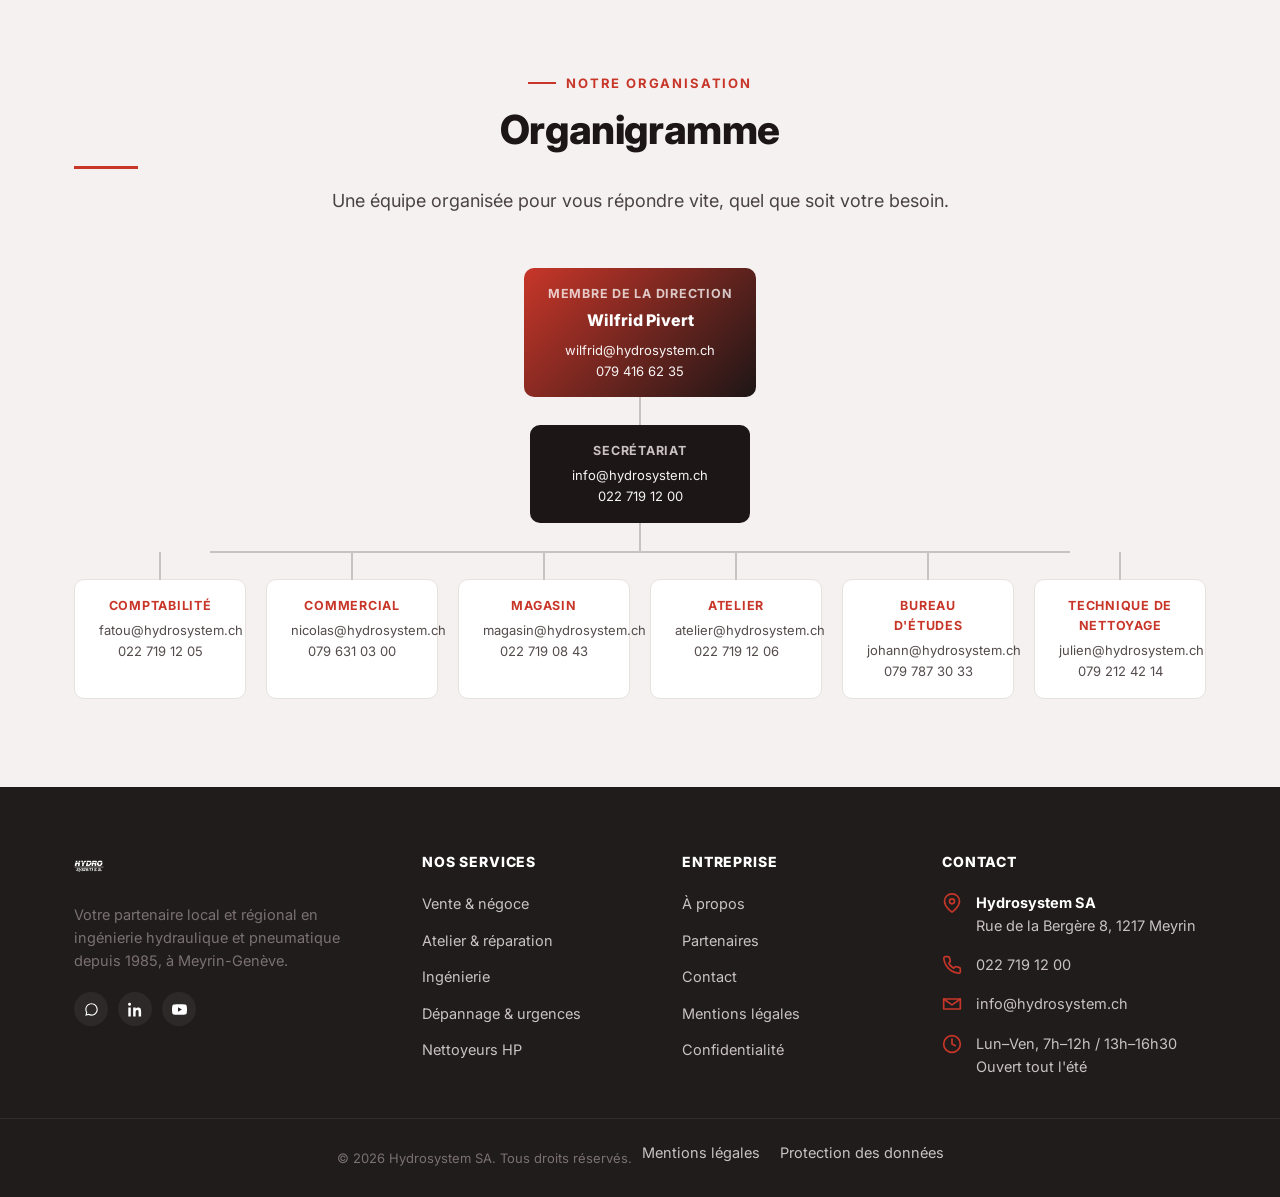
==== commit 52e474c5: "Add files via upload" ====
--- a/contact.html
+++ b/contact.html
@@ -50,7 +50,7 @@
         <li><a href="partenaires.html">Partenaires</a></li>
         <li><a href="contact.html">Contact</a></li>
       </ul>
-      <button class="nav-toggle" aria-label="Menu"><span></span></button>
+      <button class="nav-toggle" aria-label="Menu"><span class="nav-toggle-icon"><i></i><i></i><i></i></span><span class="nav-toggle-label">Menu</span></button>
     </nav>
     <div class="header__actions">
       <div class="header__phone">
--- a/style.css
+++ b/style.css
@@ -181,7 +181,7 @@
   justify-content: space-between;
   height: 84px;
 }
-.logo img { height: 40px; width: auto; }
+.logo img { height: 52px; width: auto; }
 
 .nav { display: flex; align-items: center; gap: 4px; }
 .nav > li { position: relative; }
@@ -240,21 +240,35 @@
 
 .nav-toggle {
   display: none;
+  flex-direction: column;
   background: none;
   border: none;
   cursor: pointer;
-  width: 40px; height: 40px;
+  width: auto; height: auto;
   align-items: center;
   justify-content: center;
-}
-.nav-toggle span, .nav-toggle::before, .nav-toggle::after {
-  content: "";
+  gap: 3px;
+  padding: 6px 4px;
+}
+.nav-toggle-icon {
+  display: flex;
+  flex-direction: column;
+  gap: 4px;
+}
+.nav-toggle-icon i {
   display: block;
   width: 22px;
   height: 2px;
+  border-radius: 1px;
   background: var(--ink);
-  margin: 4px auto;
   transition: all .2s;
+}
+.nav-toggle-label {
+  font-size: 10px;
+  font-weight: 700;
+  text-transform: uppercase;
+  letter-spacing: 0.05em;
+  color: var(--ink);
 }
 
 /* Hero ---------------------------------------------------------------------*/
@@ -792,6 +806,9 @@
   .nav > li:hover .dropdown { display: none; }
   .nav > li.is-open .dropdown { display: block; }
   .header__phone { display: none; }
+  .header .container { flex-wrap: nowrap; }
+  .header nav { order: 3; margin-left: 8px; }
+  .logo img { height: 60px; }
   .nav-toggle { display: flex; }
   .grid--3, .grid--4, .grid--2 { grid-template-columns: 1fr; }
   .footer__grid { grid-template-columns: 1fr; }
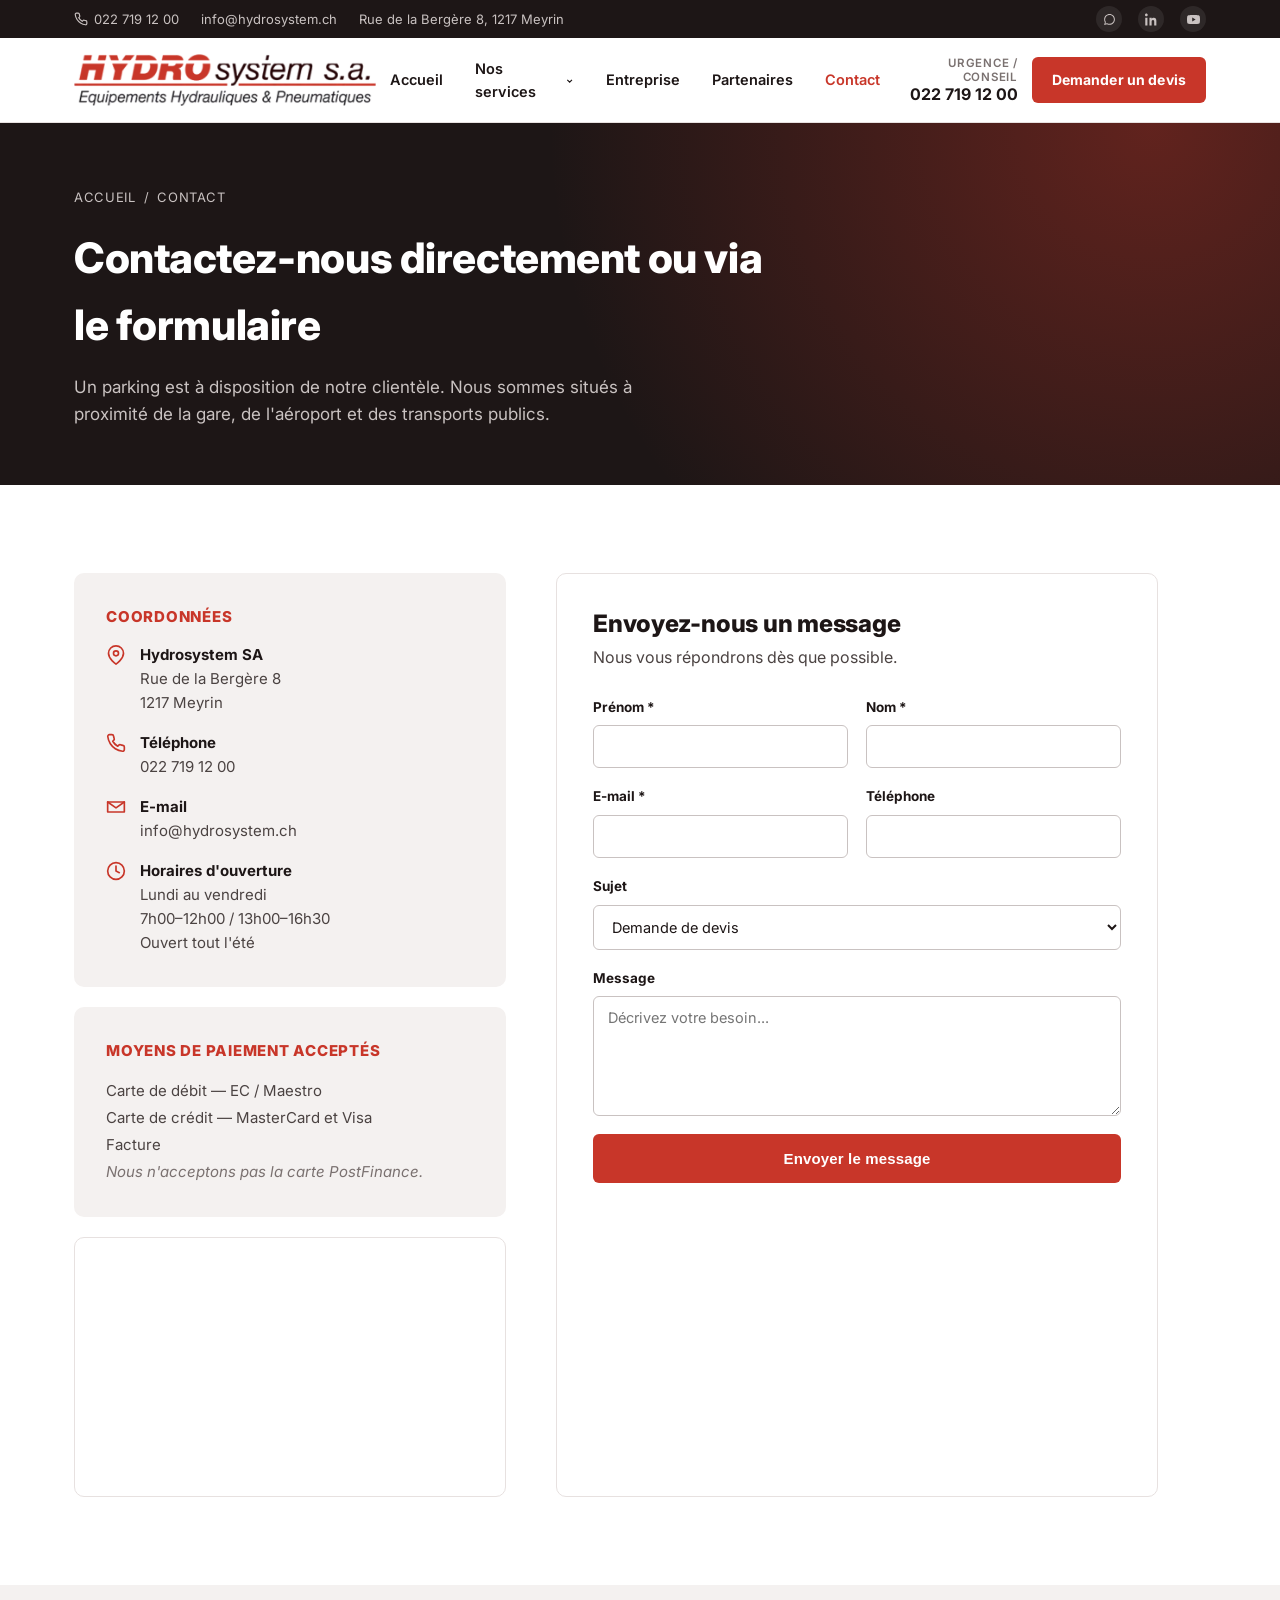
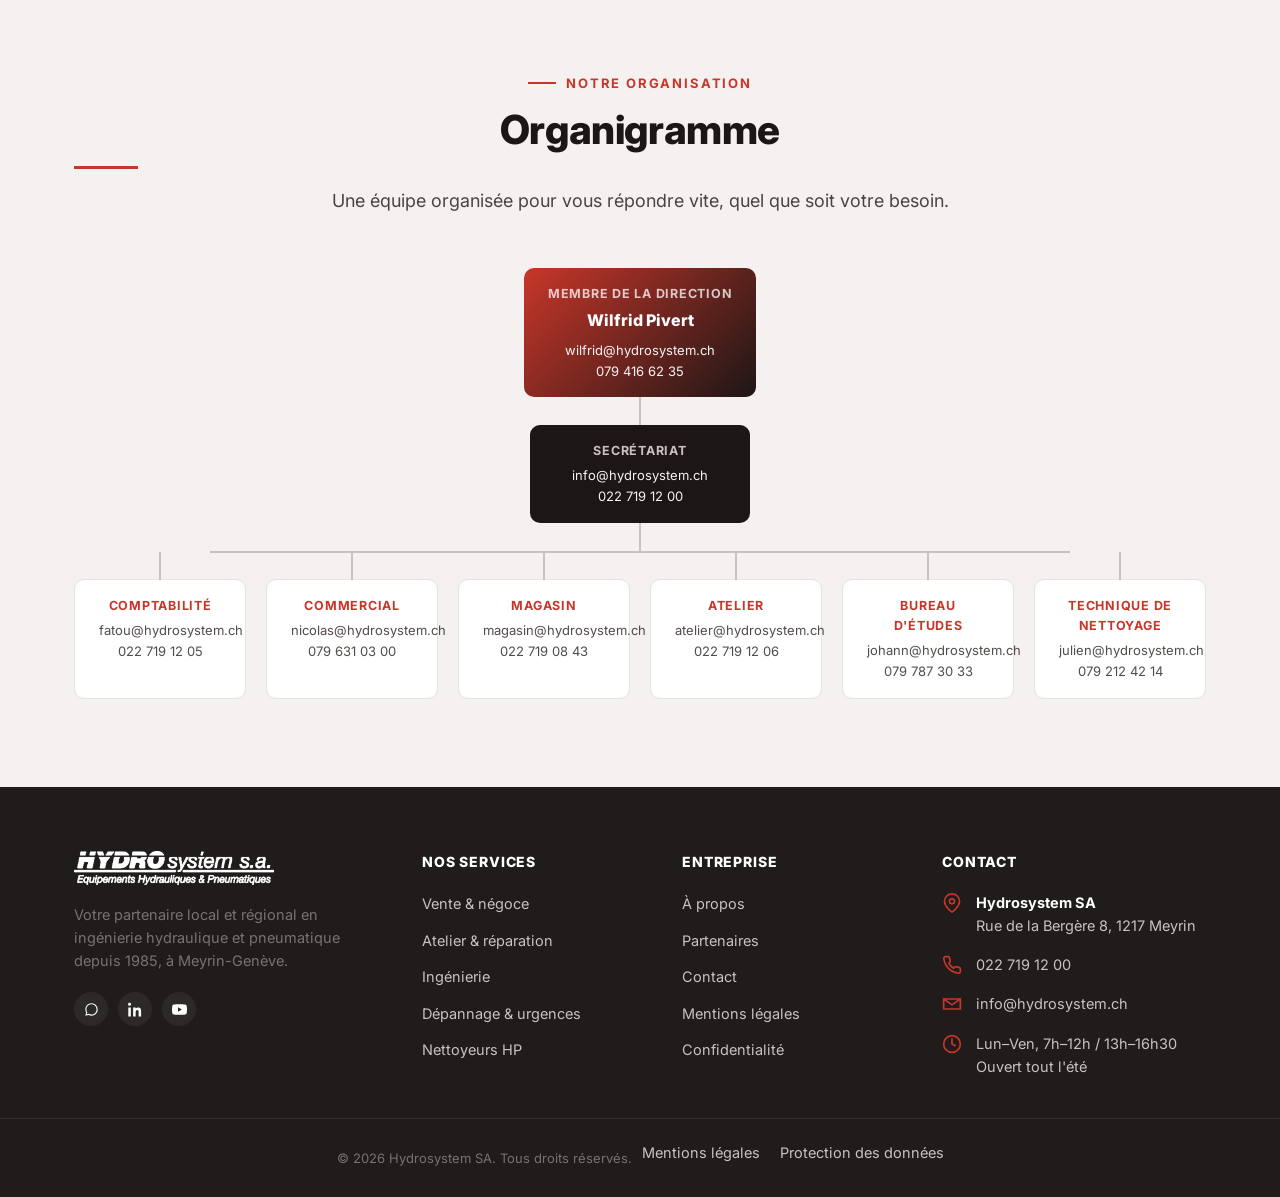
==== commit 5bd2097f: "Add files via upload" ====
--- a/contact.html
+++ b/contact.html
@@ -30,7 +30,7 @@
 
 <header class="header">
   <div class="container">
-    <a href="index.html" class="logo"><img src="logo.png" alt="Hydrosystem SA"></a>
+    <a href="index.html" class="logo"><img src="logo.png" alt="Hydrosystem SA" class="logo-desktop"><img src="logo-mobile.png" alt="Hydrosystem SA" class="logo-mobile"></a>
     <nav>
       <ul class="nav">
         <li><a href="index.html">Accueil</a></li>
--- a/style.css
+++ b/style.css
@@ -182,6 +182,7 @@
   height: 84px;
 }
 .logo img { height: 52px; width: auto; }
+.logo .logo-mobile { display: none; }
 
 .nav { display: flex; align-items: center; gap: 4px; }
 .nav > li { position: relative; }
@@ -808,7 +809,8 @@
   .header__phone { display: none; }
   .header .container { flex-wrap: nowrap; }
   .header nav { order: 3; margin-left: 8px; }
-  .logo img { height: 60px; }
+  .logo .logo-desktop { display: none; }
+  .logo .logo-mobile { display: block; height: 60px; width: auto; }
   .nav-toggle { display: flex; }
   .grid--3, .grid--4, .grid--2 { grid-template-columns: 1fr; }
   .footer__grid { grid-template-columns: 1fr; }
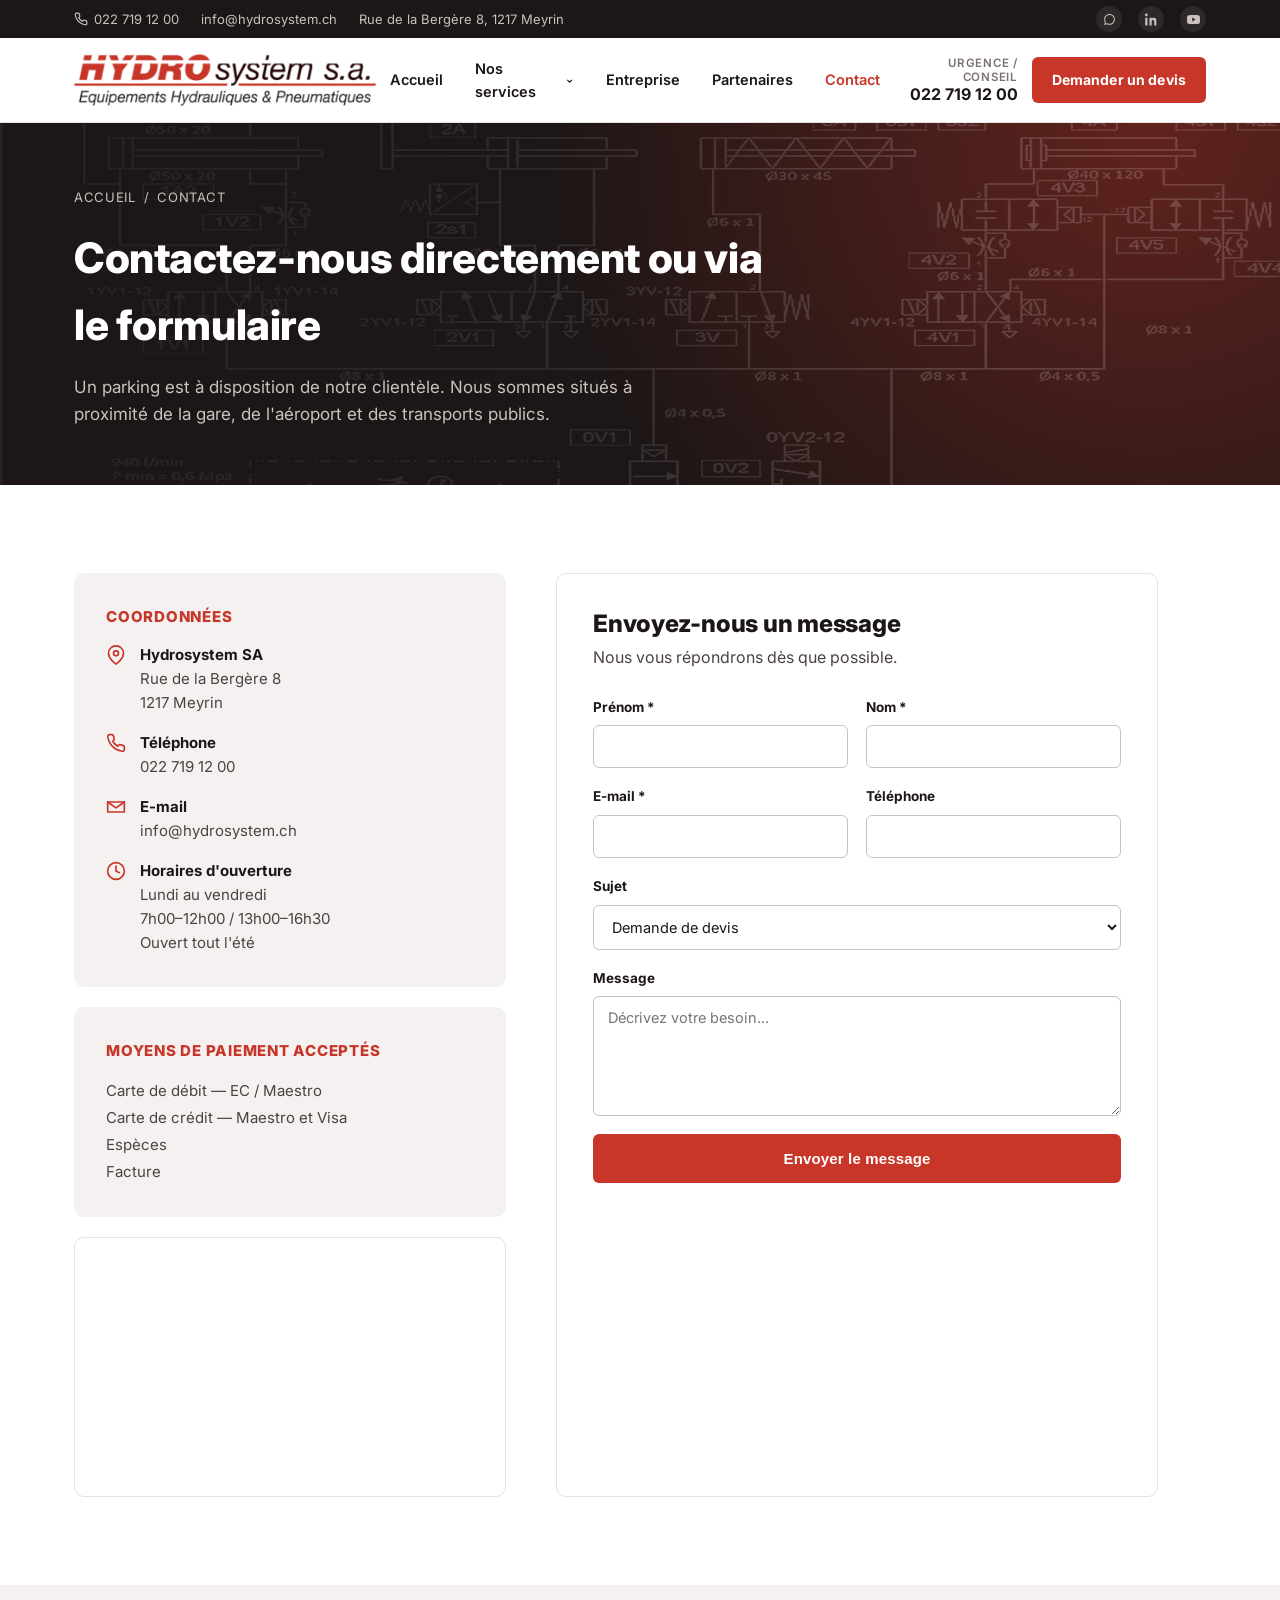
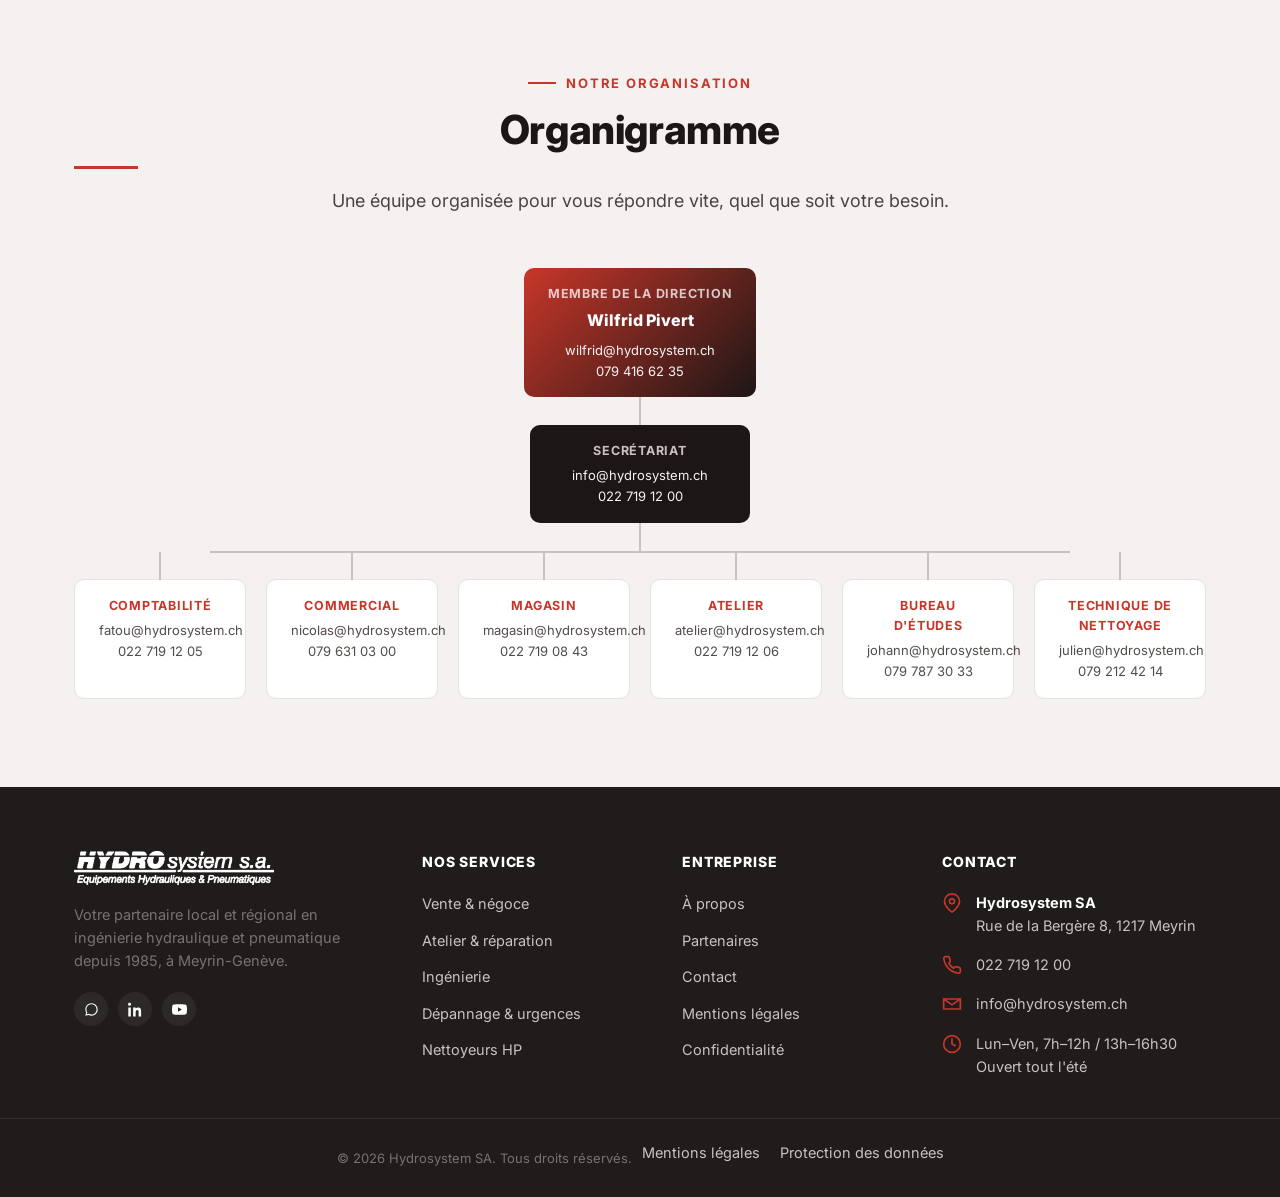
==== commit e8cf94ec: "Add files via upload" ====
--- a/contact.html
+++ b/contact.html
@@ -100,9 +100,9 @@
             <h3>Moyens de paiement acceptés</h3>
             <p style="font-size:15px; color:var(--gray-700); line-height:1.8;">
               Carte de débit — EC / Maestro<br>
-              Carte de crédit — MasterCard et Visa<br>
-              Facture<br>
-              <em style="color:var(--gray-500);">Nous n'acceptons pas la carte PostFinance.</em>
+              Carte de crédit — Maestro et Visa<br>
+              Espèces<br>
+              Facture
             </p>
           </div>
 
--- a/style.css
+++ b/style.css
@@ -296,7 +296,37 @@
     linear-gradient(rgba(255,255,255,0.045) 1px, transparent 1px),
     linear-gradient(90deg, rgba(255,255,255,0.045) 1px, transparent 1px);
   background-size: 46px 46px;
-  mask-image: linear-gradient(to right, black, transparent 75%);
+  -webkit-mask-image: linear-gradient(to right, rgba(0,0,0,1), rgba(0,0,0,0.5) 55%, rgba(0,0,0,0.75));
+  mask-image: linear-gradient(to right, rgba(0,0,0,1), rgba(0,0,0,0.5) 55%, rgba(0,0,0,0.75));
+}
+.hero::after,
+.pagehead::after {
+  content: "";
+  position: absolute;
+  inset: 0;
+  background-image: url('schema-hydraulique.png');
+  background-repeat: no-repeat;
+  background-position: center;
+  background-size: 100% 165%;
+  opacity: 0.17;
+  -webkit-mask-image: linear-gradient(to right, rgba(0,0,0,0.28), rgba(0,0,0,0.5) 38%, rgba(0,0,0,1) 72%);
+  mask-image: linear-gradient(to right, rgba(0,0,0,0.28), rgba(0,0,0,0.5) 38%, rgba(0,0,0,1) 72%);
+  pointer-events: none;
+  z-index: 1;
+}
+@media (max-width: 900px) {
+  .hero::after, .pagehead::after {
+    opacity: 0.13;
+    background-position: center;
+    background-repeat: no-repeat;
+    -webkit-mask-image: linear-gradient(to bottom, rgba(0,0,0,0.35) 0%, rgba(0,0,0,1) 22%, rgba(0,0,0,1) 78%, rgba(0,0,0,0.35) 100%);
+    mask-image: linear-gradient(to bottom, rgba(0,0,0,0.35) 0%, rgba(0,0,0,1) 22%, rgba(0,0,0,1) 78%, rgba(0,0,0,0.35) 100%);
+  }
+  .hero::after {
+    background-image: url('schema-hydraulique-vertical.png');
+    background-size: 100% 100%;
+  }
+  .pagehead::after { background-size: 190% auto; }
 }
 .hero .container { position: relative; z-index: 2; }
 .hero__content { max-width: 700px; }
@@ -554,6 +584,26 @@
 .partner-featured > * { position: relative; z-index: 1; }
 .partner-featured .eyebrow { color: #FF8A78; }
 .partner-featured .eyebrow::before { background: #FF8A78; }
+.partner-featured__badge { display: flex; align-items: center; justify-content: flex-start; margin-bottom: 20px; height: 116px; }
+.partner-featured__badge img { display: block; width: auto; }
+.partner-featured__badge img[src*="rexroth"] { height: 116px; }
+.partner-featured__badge img[src*="smc"] { height: 62px; }
+
+.official-badges-row { display: flex; justify-content: center; align-items: center; gap: 56px; flex-wrap: wrap; margin-top: 40px; }
+.official-badges-row .badge-box { display: flex; align-items: center; justify-content: center; height: 130px; }
+.official-badges-row img { display: block; width: auto; }
+.official-badges-row img[src*="rexroth"] { height: 130px; }
+.official-badges-row img[src*="smc"] { height: 70px; }
+
+@media (max-width: 760px) {
+  .partner-featured__badge { height: 92px; }
+  .partner-featured__badge img[src*="rexroth"] { height: 92px; }
+  .partner-featured__badge img[src*="smc"] { height: 50px; }
+  .official-badges-row { gap: 32px; }
+  .official-badges-row .badge-box { height: 100px; }
+  .official-badges-row img[src*="rexroth"] { height: 100px; }
+  .official-badges-row img[src*="smc"] { height: 54px; }
+}
 .partner-featured h3 { font-size: 24px; color: var(--white); margin-bottom: 10px; }
 .partner-featured p { color: var(--gray-300); font-size: 15px; }
 
@@ -717,6 +767,63 @@
   height: 260px;
 }
 .map-embed iframe { width: 100%; height: 100%; border: 0; }
+
+.brand-logos {
+  display: grid;
+  grid-template-columns: repeat(auto-fill, minmax(158px, 1fr));
+  gap: 16px;
+  margin-top: 36px;
+}
+.brand-logo {
+  background: var(--white);
+  border: 1px solid var(--gray-200);
+  border-radius: 10px;
+  height: 94px;
+  display: flex;
+  align-items: center;
+  justify-content: center;
+  padding: 16px 20px;
+  transition: transform .2s, box-shadow .2s, border-color .2s;
+}
+.brand-logo:hover { transform: translateY(-3px); box-shadow: var(--shadow); border-color: var(--gray-300); }
+.brand-logo img {
+  max-width: 100%;
+  max-height: 100%;
+  width: auto;
+  height: auto;
+  object-fit: contain;
+  filter: grayscale(100%);
+  opacity: .82;
+  transition: filter .25s, opacity .25s;
+}
+.brand-logo:hover img { filter: grayscale(0); opacity: 1; }
+.brand-logo--text span {
+  font-weight: 800;
+  font-size: 17px;
+  letter-spacing: -0.01em;
+  color: var(--gray-700);
+  transition: color .2s;
+}
+.brand-logo--text:hover span { color: var(--ink); }
+@media (max-width: 560px) {
+  .brand-logos { grid-template-columns: repeat(auto-fill, minmax(120px, 1fr)); gap: 12px; }
+  .brand-logo { height: 76px; padding: 12px 14px; }
+}
+
+.find-us {
+  display: grid;
+  grid-template-columns: 0.85fr 1.15fr;
+  gap: 40px;
+  align-items: stretch;
+  margin-top: 40px;
+}
+.find-us__info { display: flex; flex-direction: column; justify-content: center; }
+.find-us__info .btn { align-self: flex-start; }
+.find-us .map-embed { height: 100%; min-height: 340px; }
+@media (max-width: 860px) {
+  .find-us { grid-template-columns: 1fr; gap: 28px; }
+  .find-us .map-embed { min-height: 280px; }
+}
 
 /* Footer -------------------------------------------------------------------*/
 .footer { background: var(--gray-900); color: var(--gray-300); }
@@ -807,10 +914,10 @@
   .nav > li:hover .dropdown { display: none; }
   .nav > li.is-open .dropdown { display: block; }
   .header__phone { display: none; }
-  .header .container { flex-wrap: nowrap; }
+  .header .container { flex-wrap: nowrap; height: 98px; }
   .header nav { order: 3; margin-left: 8px; }
   .logo .logo-desktop { display: none; }
-  .logo .logo-mobile { display: block; height: 60px; width: auto; }
+  .logo .logo-mobile { display: block; height: 78px; width: auto; }
   .nav-toggle { display: flex; }
   .grid--3, .grid--4, .grid--2 { grid-template-columns: 1fr; }
   .footer__grid { grid-template-columns: 1fr; }
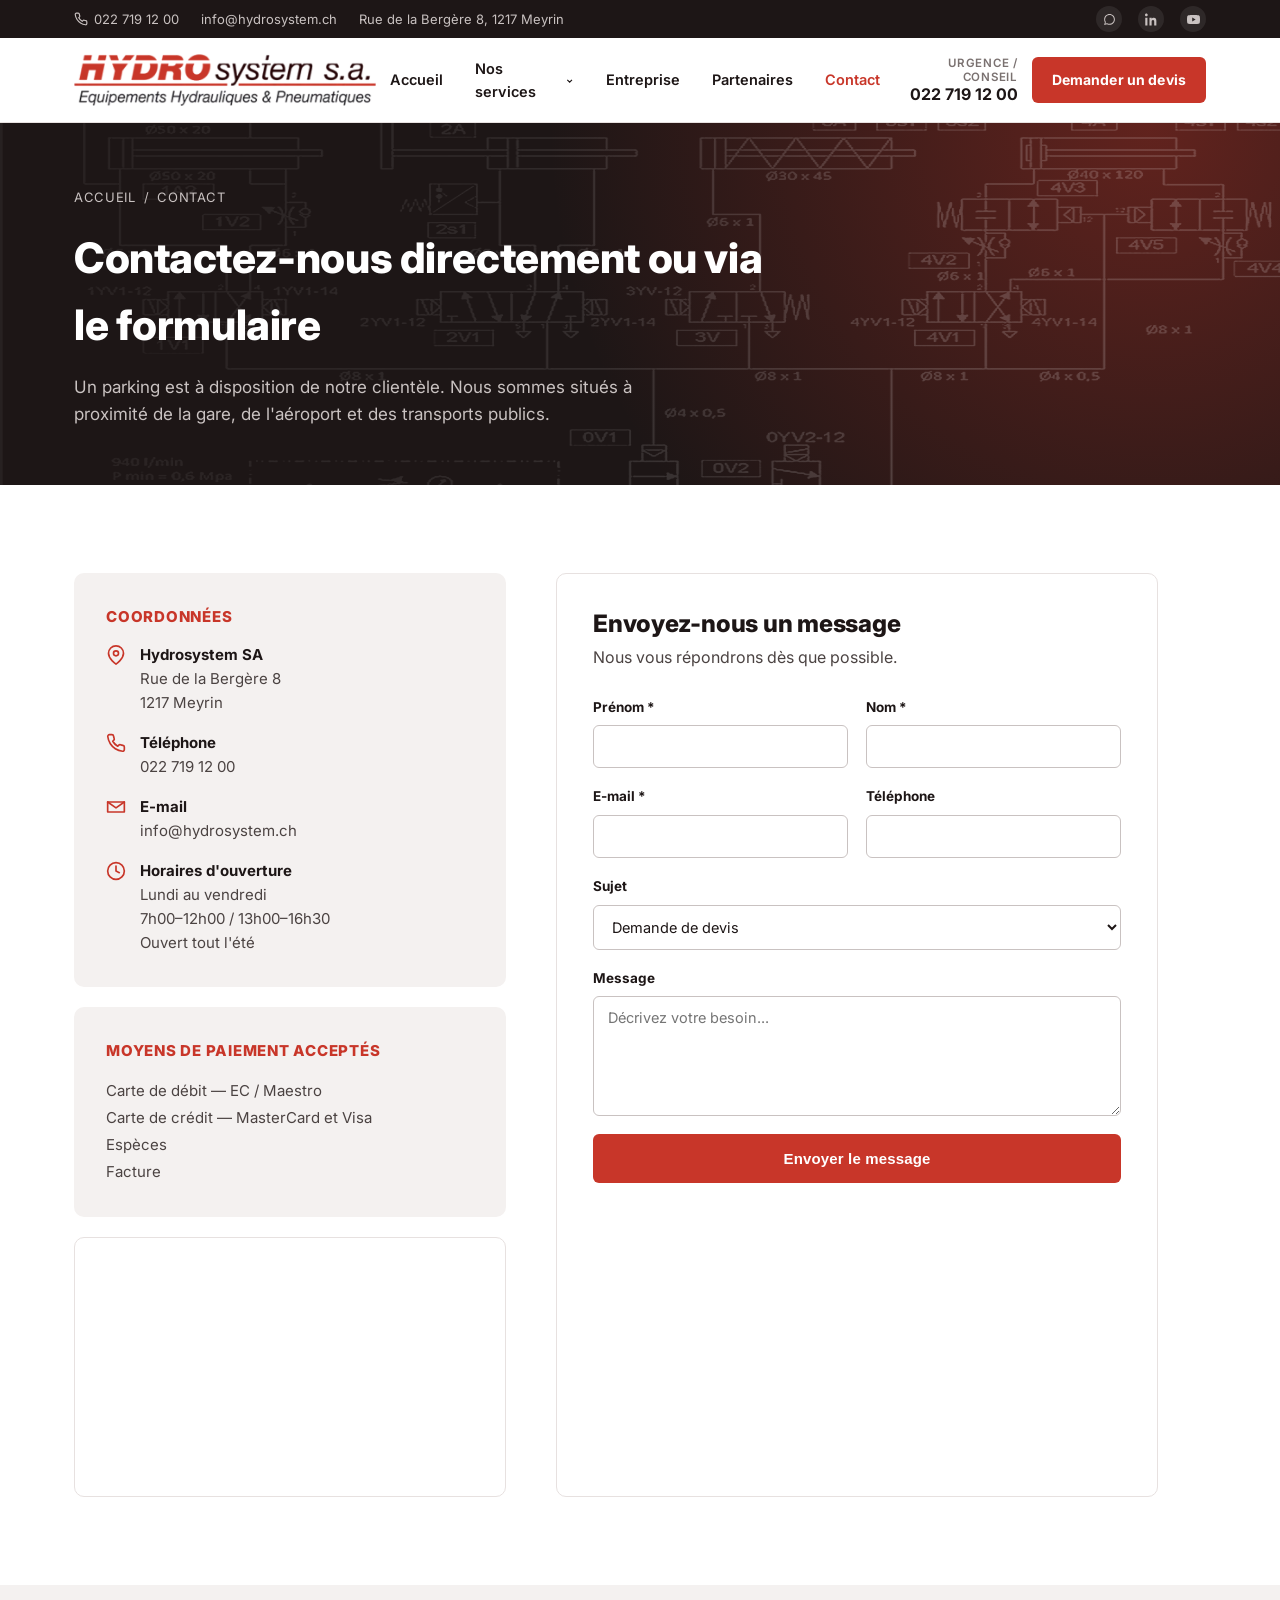
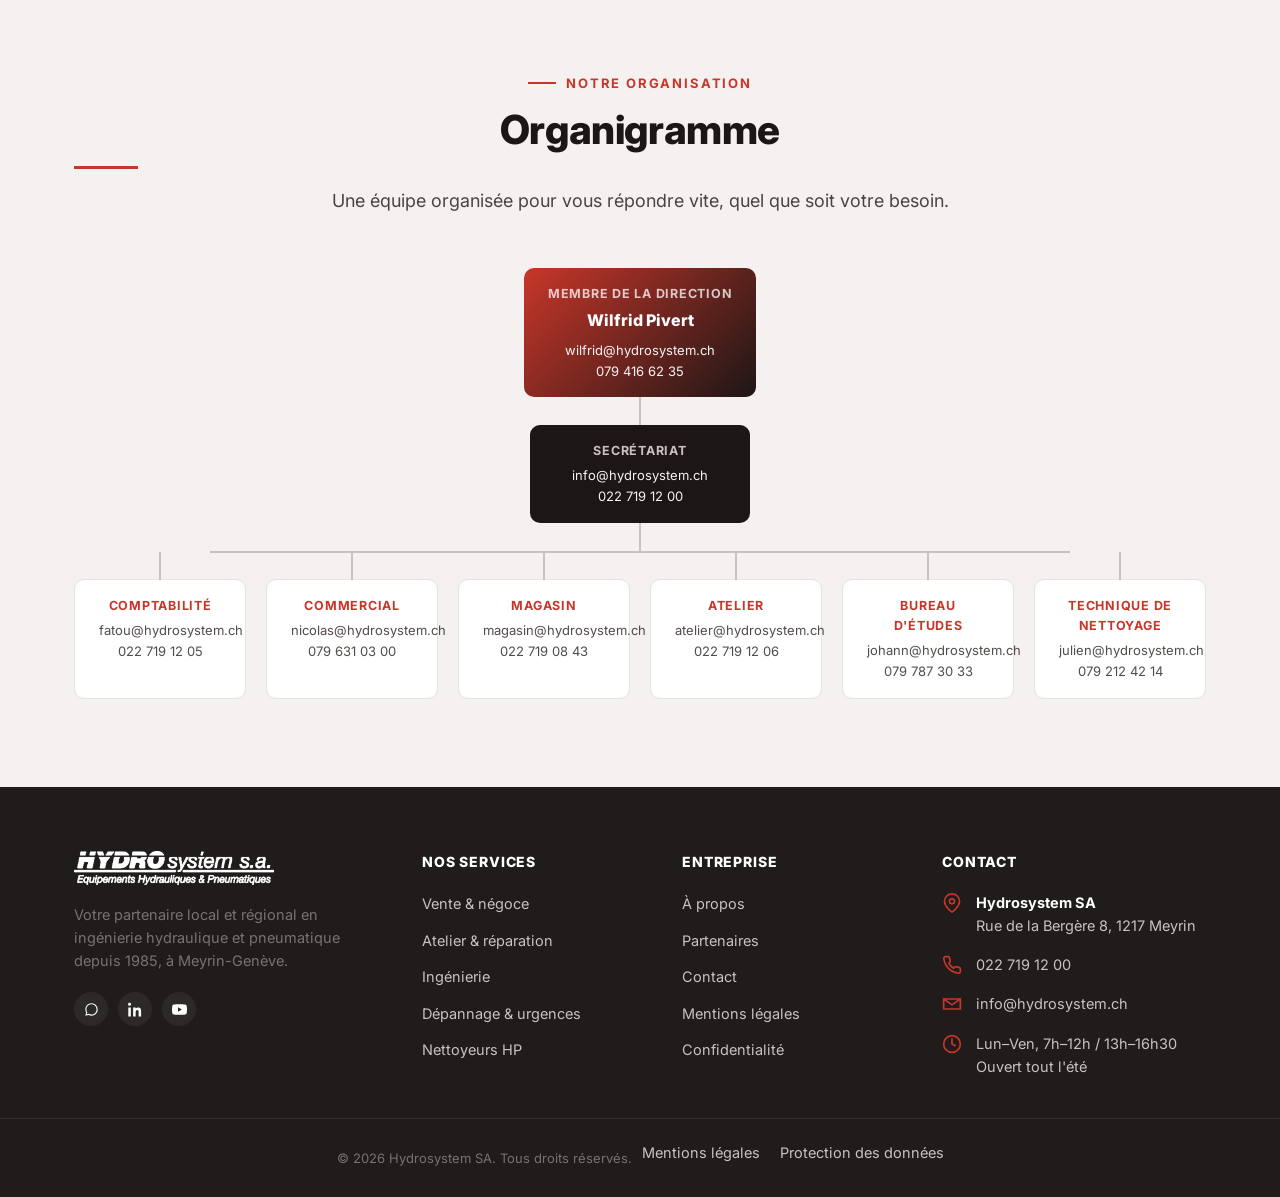
==== commit 57b36875: "Add files via upload" ====
--- a/contact.html
+++ b/contact.html
@@ -100,7 +100,7 @@
             <h3>Moyens de paiement acceptés</h3>
             <p style="font-size:15px; color:var(--gray-700); line-height:1.8;">
               Carte de débit — EC / Maestro<br>
-              Carte de crédit — Maestro et Visa<br>
+              Carte de crédit — MasterCard et Visa<br>
               Espèces<br>
               Facture
             </p>
